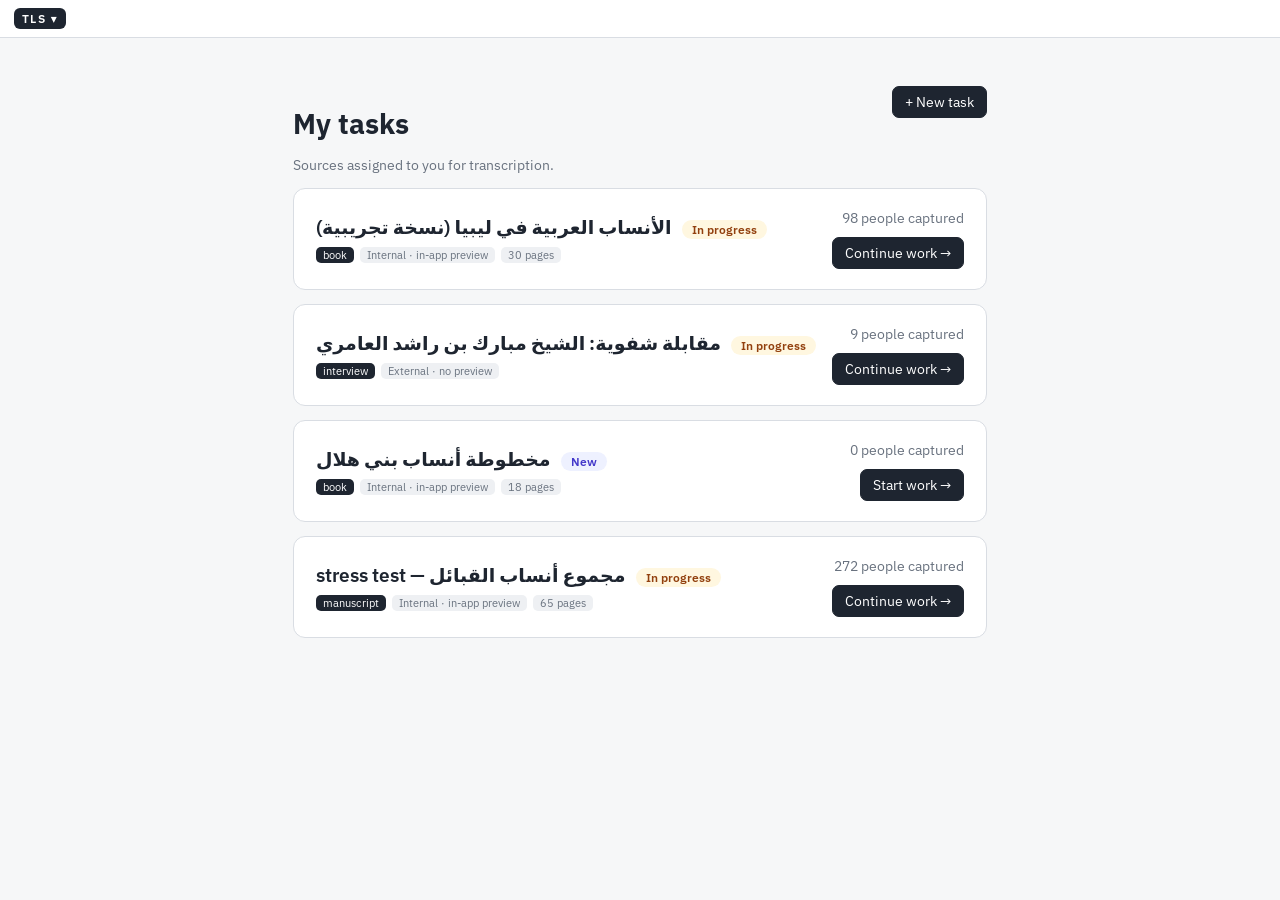
==== index.html @ f01055f3 "Release 3 — A workspace you arrange: draggable panes, three layouts, show or hide any of them" ====
<!doctype html>
<html lang="en">
  <head>
    <meta charset="UTF-8" />
    <meta name="viewport" content="width=device-width, initial-scale=1.0" />
    <title>TLS — Tribal Lineage Solution</title>
    <link rel="preconnect" href="https://fonts.googleapis.com" />
    <link rel="preconnect" href="https://fonts.gstatic.com" crossorigin />
    <link
      href="https://fonts.googleapis.com/css2?family=IBM+Plex+Sans:wght@400;500;600&family=IBM+Plex+Sans+Arabic:wght@400;500;600&display=swap"
      rel="stylesheet"
    />
    <script type="module" crossorigin src="./assets/index-y0WP7YAr.js"></script>
    <link rel="stylesheet" crossorigin href="./assets/index-CL5yv7mM.css">
  </head>
  <body>
    <div id="root"></div>
  </body>
</html>
---- assets/index-CL5yv7mM.css ----
:root{--bg: #f6f7f8;--panel: #ffffff;--line: #d9dde3;--text: #1e2530;--muted: #69727f;--indiv: #64748b;--group: #0d9488;--group-bg: #f0fdfa;--group-line: #5eada6;--warn: #d97706;--warn-bg: #fffbeb;--sel: #4f46e5;--danger: #dc2626;--gold: #d4a017;--font: "IBM Plex Sans", system-ui, sans-serif;--font-ar: "IBM Plex Sans Arabic", "Geeza Pro", "IBM Plex Sans", sans-serif}*{box-sizing:border-box}html,body,#root{height:100%;margin:0}body{font-family:var(--font);color:var(--text);background:var(--bg);font-size:14px}[dir=rtl],.pname,.gname{font-family:var(--font-ar)}[dir=rtl]{font-size:1.06em}input,select,textarea,button{font:inherit;color:inherit}b[dir=rtl]{font-family:var(--font-ar)}.app{height:100%;display:flex;flex-direction:column;overflow:hidden}.spacer{flex:1}.muted{color:var(--muted)}.center{text-align:center}.pad{padding:12px}.sm{font-size:12px}.topbar{display:flex;align-items:center;gap:14px;padding:8px 14px;background:#fff;border-bottom:1px solid var(--line);flex:none;z-index:30}.brand-wrap{position:relative;flex:none}.brand{font-weight:600;letter-spacing:.12em;background:var(--text);color:#fff;padding:3px 8px;border-radius:6px;font-size:12px;border:none;cursor:pointer;font-family:inherit}.brand:hover{background:#000}.menu-note{padding:7px 10px 8px;font-size:11.5px;line-height:1.45;color:var(--muted);border-bottom:1px solid var(--line);margin-bottom:4px;max-width:250px}.menu-version{padding:8px 10px;font-size:11.5px;line-height:1.45;color:var(--text);border-bottom:1px solid var(--line);max-width:250px}.menu-version span{display:block;color:var(--muted);margin-top:2px}.taskctx{display:flex;align-items:center;gap:8px;white-space:nowrap;overflow:hidden}.taskctx b{font-size:15px}.badge{background:var(--text);color:#fff;border-radius:5px;padding:1px 7px;font-size:11px}.badge.light{background:#eef0f3;color:var(--muted)}.modetoggle{display:flex;gap:6px;align-items:center}.btn{border:1px solid var(--line);background:#fff;border-radius:7px;padding:6px 12px;cursor:pointer}.btn:hover:not(:disabled){border-color:#b9c0ca;background:#fafbfc}.btn:disabled{opacity:.45;cursor:default}.btn.primary{background:var(--text);border-color:var(--text);color:#fff}.btn.primary:hover:not(:disabled){background:#333e50}.btn.danger{color:var(--danger);border-color:#f3c1c1}.btn.danger:not(.ghost){background:#fef2f2}.btn.sm{padding:3px 9px;font-size:12px;border-radius:6px}.btn.lg{padding:10px 22px;font-size:15px}.linklike{border:none;background:none;color:var(--sel);cursor:pointer;padding:2px 4px}.linklike:hover{text-decoration:underline}.linklike:disabled{color:var(--muted);cursor:default;text-decoration:none;opacity:.6}.linklike.sm{font-size:12px}.seg{display:inline-flex;border:1px solid var(--line);border-radius:7px;overflow:hidden;background:#fff}.seg button{border:none;background:none;padding:4px 11px;cursor:pointer;color:var(--muted);border-right:1px solid var(--line)}.seg button:last-child{border-right:none}.seg button.active{background:var(--text);color:#fff}.chip{display:inline-flex;align-items:center;gap:4px;border:1px solid var(--line);background:#fff;border-radius:999px;padding:2px 10px;font-size:12.5px}.chip.amber{border-color:#f2d197;background:var(--warn-bg);color:var(--warn)}.chip.pick{cursor:pointer}.chip.pick:hover{border-color:var(--sel)}.chip.pick.active{background:var(--sel);border-color:var(--sel);color:#fff}.chip.page{padding:0;overflow:hidden}.chip .chipmain{border:none;background:none;padding:3px 4px 3px 12px;cursor:pointer;font-weight:500}.chipx{border:none;background:none;color:var(--muted);cursor:pointer;padding:2px 8px;border-radius:999px}.chipx:hover{color:var(--danger)}.tabs{display:flex;gap:2px;border-bottom:1px solid var(--line);margin:10px 0 8px}.tabs button{border:none;background:none;padding:6px 12px;cursor:pointer;color:var(--muted);border-bottom:2px solid transparent;margin-bottom:-1px}.tabs button.active{color:var(--text);border-bottom-color:var(--sel);font-weight:500}.tabs .cnt{color:var(--muted);font-size:11.5px}.tasklist{max-width:760px;margin:48px auto;padding:0 20px}.tl-head{display:flex;align-items:flex-start;justify-content:space-between;gap:16px}.tl-head h1{margin-bottom:0}.task-actions{display:flex;align-items:center;gap:12px}.linklike.danger{color:var(--danger)}.taskcard{display:flex;width:100%;align-items:center;justify-content:space-between;gap:16px;text-align:left;background:#fff;border:1px solid var(--line);border-radius:12px;padding:20px 22px;cursor:pointer;margin-bottom:14px}.taskcard:hover{border-color:#b9c0ca;box-shadow:0 2px 10px #141e320f}.taskname{font-size:19px;font-weight:600;display:inline-block;margin-bottom:8px}.statuschip{display:inline-flex;align-items:center;gap:6px;border-radius:999px;padding:2px 10px;font-size:11.5px;font-weight:600;margin-bottom:8px}.statuschip.new{background:#eef1ff;color:#4338ca}.statuschip.inprogress{background:#fff7e0;color:#92400e}.statuschip.transcribed{background:#dcfce7;color:#15803d}.taskcard .statuschip{margin-left:10px}.badges{display:flex;gap:6px}.task-side{display:flex;flex-direction:column;align-items:flex-end;gap:10px}.overview{flex:1;display:flex;min-height:0}.ov-left{width:340px;flex:none;background:var(--panel);border-right:1px solid var(--line);display:flex;flex-direction:column;padding:12px;min-height:0}.ov-list{flex:1;overflow-y:auto;min-height:0}.ov-row{display:flex;width:100%;align-items:baseline;gap:8px;padding:7px 8px;border:none;background:none;border-bottom:1px solid #eef0f3;cursor:pointer;text-align:right}.ov-row:hover{background:#f4f6fa}.ov-name{font-weight:600;font-size:14px}.ov-chain{color:var(--muted);font-size:12px;flex:1;text-align:right;overflow:hidden;text-overflow:ellipsis;white-space:nowrap}.ov-page{color:var(--muted);font-size:12px;flex:none}.ov-tree{flex:1;position:relative;display:flex;flex-direction:column;min-width:0}.ov-hint{padding:4px 12px;font-size:12px;border-top:1px solid var(--line);background:#fff}.ov-foot{padding-top:8px;border-top:1px solid var(--line)}.emptystate{margin:90px auto;text-align:center}.frow.center{justify-content:center}.chainsearch{position:relative}.cs-box{display:flex;flex-wrap:wrap;align-items:center;gap:5px;border:1px solid var(--line);border-radius:8px;background:#fff;padding:5px 8px}.cs-box:focus-within{border-color:var(--sel);box-shadow:0 0 0 3px #4f46e51a}.cs-box input{border:none;outline:none;flex:1;min-width:90px;padding:3px;background:none}.cs-box .chipx{flex:none}.cs-token{display:inline-flex;align-items:center;gap:4px;background:#eef1ff;border-radius:6px;padding:1px 4px 1px 8px;font-family:var(--font-ar)}.cs-bin{color:var(--muted);font-size:11px;font-style:normal}.cs-suggest{display:flex;gap:5px;flex-wrap:wrap;padding:6px 2px}.cs-results{border:1px solid var(--line);border-radius:8px;margin-top:4px;max-height:300px;overflow-y:auto;background:#fff}.cs-row{display:flex;width:100%;justify-content:space-between;gap:8px;padding:7px 10px;border:none;border-bottom:1px solid #eef0f3;background:none;cursor:pointer}.cs-row:hover{background:#f4f6fa}.cs-chain{font-weight:500}.cs-page{color:var(--muted);font-size:12px}.workspace{flex:1;display:flex;min-height:0}.ws-panel{width:360px;flex:none;background:var(--panel);overflow-y:auto;min-height:0}.ws-main{flex:1;display:flex;flex-direction:column;min-width:0;min-height:0}.wstabs{padding:0 12px;background:#fff;margin:0}.ws-content{flex:1;display:flex;min-height:0;position:relative}.ws-tree{flex:1;display:flex;flex-direction:column;min-width:0;position:relative}.ws-source.overlay{position:absolute;top:0;right:0;bottom:0;left:0;z-index:12}.ws-source:not(.overlay){flex:none;min-width:0;background:var(--panel);overflow:hidden;display:flex;flex-direction:column}.ws-source:not(.overlay)>*{flex:1;min-height:0;overflow-y:auto}.ws-layout{position:relative;flex:none;align-self:center}.ws-layout-btn{display:flex;align-items:center;gap:6px;border:1px solid var(--line);background:#fff;border-radius:7px;padding:3px 8px;font-size:12.5px;cursor:pointer;color:var(--text)}.ws-layout-btn:hover,.ws-layout-btn.open{border-color:#b9c0ca;background:#fafbfc}.ws-layout-btn .wl-art{width:28px;height:20px}.wl-btn-label{color:var(--muted)}.ws-layout-btn:hover .wl-btn-label,.ws-layout-btn.open .wl-btn-label{color:var(--text)}.wl-chev{width:12px;height:12px;flex:none;color:var(--muted);transition:transform .12s}.wl-sep{height:1px;background:var(--line);margin:4px 6px}.wl-shows{display:flex;flex-direction:column;align-items:flex-start;gap:4px;padding:2px 10px 6px}.wl-shows-head{font-size:11px;text-transform:uppercase;letter-spacing:.06em;color:var(--muted);margin-bottom:2px}.ws-layout-menu .wl-toggle{width:auto}.ws-layout-menu .wl-toggle:hover:not(:disabled){background:#fff}.ws-layout-menu .wl-toggle:disabled{opacity:.45;cursor:default}.ws-tree.is-hidden{display:none}.ws-source.solo{flex:1;width:auto}.ws-layout-btn.open .wl-chev{transform:rotate(180deg)}.ws-layout .ws-layout-menu{right:0;left:auto;min-width:260px}.ws-layout-menu button{display:flex;align-items:center;gap:10px;width:100%;text-align:left;border:none;background:none;padding:7px 10px;cursor:pointer;border-radius:6px}.ws-layout-menu button:hover{background:#f4f6fa}.ws-layout-menu button.active{background:#eef1ff}.wl-text{min-width:0}.wl-name{display:block;font-weight:500}.wl-hint{display:block;font-size:11.5px;color:var(--muted);margin-top:1px}.wl-art{width:46px;height:32px;flex:none}.wl-frame{fill:#fff;stroke:var(--line)}.wl-list,.wl-tab{fill:#e7ebf1}.wl-tab.on{fill:var(--sel)}.wl-fill{fill:#f4e3c8}.wl-tree{fill:#dbe4f5}.ws-panel{display:flex;flex-direction:column;overflow:hidden}.ws-panel>*{flex:1;min-height:0}.ws-panel .panel{overflow-y:auto}.ws-divider{flex:none;width:5px;margin:0 -2px;position:relative;z-index:5;cursor:col-resize;background:none;border:none;padding:0;touch-action:none}.ws-divider:before{content:"";position:absolute;top:0;right:2px;bottom:0;left:2px;background:var(--line)}.ws-divider:hover:before,.ws-divider:focus-visible:before,.ws-divider.dragging:before{background:var(--sel);top:0;right:1px;bottom:0;left:1px}.ws-divider:focus-visible{outline:none}.ws-divider-grip{position:absolute;top:50%;left:50%;width:3px;height:26px;transform:translate(-50%,-50%);border-radius:2px;background:var(--sel);opacity:0;transition:opacity .12s}.ws-divider:hover .ws-divider-grip,.ws-divider:focus-visible .ws-divider-grip,.ws-divider.dragging .ws-divider-grip{opacity:1}body:has(.ws-divider.dragging){cursor:col-resize;-webkit-user-select:none;user-select:none}.ws-divider-collapse{position:absolute;top:50%;left:50%;transform:translate(-50%,-50%);width:18px;height:34px;padding:0;display:flex;align-items:center;justify-content:center;border:1px solid var(--line);border-radius:5px;background:#fff;color:var(--muted);font-size:13px;line-height:1;cursor:pointer;opacity:0;transition:opacity .12s;z-index:6}.ws-divider.has-collapse:hover .ws-divider-collapse,.ws-divider.has-collapse:focus-within .ws-divider-collapse{opacity:1}.ws-divider-collapse:hover{border-color:var(--sel);color:var(--sel)}.ws-divider.is-collapsed{cursor:default}.ws-divider.is-collapsed:before{background:var(--line)}.ws-divider.is-collapsed .ws-divider-collapse{opacity:1;left:100%;transform:translate(-2px,-50%)}.ws-divider.is-collapsed:hover:before{background:var(--line);top:0;right:2px;bottom:0;left:2px}.tree-wrap{flex:1;position:relative;overflow:hidden;background:radial-gradient(circle,#e6e9ee 1px,transparent 1px) 0 0/26px 26px,var(--bg);min-height:0;touch-action:none}.tree-svg{width:100%;height:100%;display:block;cursor:grab}.tree-svg:active{cursor:grabbing}.edge{fill:none;stroke:#9aa4b1;stroke-width:1.6}.edge.dashed{stroke-dasharray:5 4}.edge.gap{stroke:var(--warn);stroke-dasharray:6 5;stroke-width:1.8}.edge.away{stroke-width:1;opacity:.55;stroke-dasharray:3 4}.edge.membership{stroke:var(--group);stroke-width:1;stroke-dasharray:2 4;opacity:.6}.edge.dual{stroke:var(--group);stroke-width:1.6;stroke-dasharray:1 4;stroke-linecap:round;opacity:.9}.edge.gedge{stroke:var(--group);stroke-width:1.6;opacity:.8}.junction{fill:#6b7280}.leader{color:var(--gold)}.leaderframe{fill:none;stroke:currentColor}.leaderframe.outer{stroke-width:1.8;opacity:.95}.leaderframe.inner{stroke-width:.9;opacity:.5;stroke-dasharray:3 3}.crown-bg{fill:var(--gold);stroke:none}.crown{fill:#fff;stroke:none;stroke-linejoin:round}.tree-edge-hit{fill:none;stroke:transparent;stroke-width:16;cursor:pointer;pointer-events:stroke}.edge-title-hit{fill:none;stroke:transparent;stroke-width:14;pointer-events:stroke}.linetip{position:absolute;z-index:26;background:var(--text);color:#fff;border-radius:7px;padding:4px 10px;font-size:12px;font-family:var(--font-ar);pointer-events:none;white-space:nowrap;box-shadow:0 4px 12px #0a0f1e4d}.edge-plus{pointer-events:none}.edge-plus-inner{animation:plus-pop .15s ease-out}.edge-plus circle{fill:#fff;stroke:var(--sel);stroke-width:1.6;filter:drop-shadow(0 1px 3px rgba(79,70,229,.35))}.edge-plus path{stroke:var(--sel);stroke-width:1.8;stroke-linecap:round}@keyframes plus-pop{0%{transform:scale(.5);opacity:0}}.tree-chip{cursor:pointer}.chipbg{fill:var(--warn-bg);stroke:var(--warn);stroke-width:1.2}.chipbg.named{fill:#fff;stroke:var(--line)}.chiptext{font-size:11px;fill:var(--muted);font-family:var(--font-ar)}.chiptext.warn{fill:var(--warn);font-weight:700;font-family:var(--font)}.tree-node{cursor:pointer}.tree-node.dim{opacity:.22}.tree-node.group.dim{opacity:.45}.group-focus .edge{opacity:.35}.group-focus .edge.gedge{opacity:.75}.group-focus .edge.membership{opacity:.12}.group-focus .edge.membership.focus{opacity:1;stroke-width:1.6;stroke-dasharray:none}.group-focus .edge.dual.focus{opacity:1}.group-focus .junction{opacity:.35}.tree-node .card{fill:#fff;stroke:var(--indiv);stroke-width:1.2}.tree-node:hover .card{stroke:#3f4c63}.tree-node.selected .card{stroke:var(--sel);stroke-width:2.4;filter:drop-shadow(0 2px 6px rgba(79,70,229,.25))}.pname{font-size:15px;font-weight:600;fill:var(--text)}.pmeta{font-size:11px;fill:var(--muted)}.pmeta.warn{fill:var(--warn);font-weight:600}.dualcorner{fill:var(--group);opacity:.9}.collapsebadge{fill:var(--text)}.collapsetext{fill:#fff;font-size:10px}.collapseclick{cursor:pointer}.collapseclick:hover .collapsebadge{fill:var(--sel)}.tree-tooltip{position:absolute;z-index:25;width:250px;background:#fff;border:1px solid var(--line);border-radius:11px;box-shadow:0 10px 30px #141e322e;padding:11px 13px;pointer-events:none;animation:tip-in .15s ease-out;font-size:12.5px}@keyframes tip-in{0%{opacity:0;transform:translateY(4px)}}.tip-name{font-family:var(--font-ar);font-size:16px;font-weight:600}.tip-chain{font-family:var(--font-ar);color:var(--muted);font-size:12.5px;margin-bottom:6px}.tip-row{display:flex;gap:8px;padding:2px 0}.tip-k{color:var(--muted);width:62px;flex:none}.tip-v{font-weight:500}.tip-dual{margin-top:6px;color:#0f766e;background:var(--group-bg);border-radius:6px;padding:2px 8px;display:inline-block;font-size:11.5px}.gcard{fill:var(--group-bg);stroke:var(--group-line);stroke-width:1.6}.memcorner{fill:var(--group);opacity:.9}.tree-node.group.selected .gcard{stroke:var(--sel)!important;stroke-width:2.4}.gname{font-size:14.5px;font-weight:600;fill:#115e59}.gmeta{font-size:11px;fill:#0f766e;font-family:var(--font-ar)}.dualdot{fill:#fff;stroke:var(--indiv);stroke-width:1.4}.tree-overlay{position:absolute;z-index:10}.tree-chrome{top:10px;left:12px;right:12px;display:flex;gap:8px;align-items:center;flex-wrap:wrap;pointer-events:none}.tree-chrome>*{pointer-events:auto}.toggle-wrap{position:relative}.chrome-tip{position:absolute;top:calc(100% + 6px);right:0;width:260px;background:#fff;border:1px solid var(--line);border-radius:9px;box-shadow:0 6px 18px #141e3224;padding:8px 10px;font-size:12px;line-height:1.45;color:var(--text);z-index:41}.chrome-tip .muted.sm{margin-top:4px;font-size:11.5px}.toggle-pill{display:inline-flex;align-items:center;gap:8px;border:1px solid var(--line);background:#fff;border-radius:999px;padding:4px 12px 4px 8px;font-size:12.5px;color:var(--muted);cursor:pointer}.toggle-pill:hover{border-color:#b9c0ca}.toggle-pill.on{color:var(--text);border-color:#cdd4de}.toggle-track{width:26px;height:15px;border-radius:999px;background:#d7dce4;position:relative;transition:background .12s;flex:none}.toggle-pill.on .toggle-track{background:var(--sel)}.toggle-knob{position:absolute;top:2px;left:2px;width:11px;height:11px;border-radius:50%;background:#fff;transition:left .12s}.toggle-pill.on .toggle-knob{left:13px}.treechip{background:#fff;cursor:pointer}.treechip:hover{border-color:var(--sel)}.tree-tribal{bottom:12px;left:12px}.tree-tribal .chrome-tip{top:auto;bottom:calc(100% + 6px);right:auto;left:0}.tree-zoom{bottom:12px;right:12px;display:flex;flex-direction:column;gap:4px}.tree-zoom button{width:30px;height:30px;border:1px solid var(--line);background:#fff;border-radius:7px;cursor:pointer}.newbtn-wrap,.tb-menu-wrap{position:relative}.tree-toolbar{transform:translate(-50%,-100%);display:flex;gap:4px;background:#fff;border:1px solid var(--line);border-radius:9px;padding:4px;box-shadow:0 4px 14px #141e321f;white-space:nowrap}.tb{border:none;background:none;padding:4px 8px;border-radius:6px;cursor:pointer;font-size:12.5px}.tb:hover:not(:disabled){background:#eef1ff;color:var(--sel)}.tb:disabled{opacity:.4;cursor:default}.menu{position:absolute;top:calc(100% + 4px);left:0;background:#fff;border:1px solid var(--line);border-radius:9px;box-shadow:0 6px 18px #141e3224;display:flex;flex-direction:column;min-width:190px;padding:4px;z-index:40}.menu button{border:none;background:none;text-align:left;padding:7px 10px;border-radius:6px;cursor:pointer}.menu button:hover{background:#f2f4f8}.menu button.danger{color:var(--danger)}.menu button.menu-expand{display:flex;align-items:center;justify-content:space-between;gap:8px}.menu button.menu-expand[aria-expanded=true]{background:#f2f4f8}.menu-chev{color:var(--muted);font-size:10px}.menu-sub{display:flex;flex-direction:column;margin:2px 0 4px 8px;padding-left:6px;border-left:2px solid var(--line)}.menu-sub button{display:flex;align-items:center;justify-content:space-between;gap:10px;border:none;background:none;text-align:left;padding:6px 8px;border-radius:6px;cursor:pointer;font-size:12.5px;color:var(--danger)}.menu-sub button:hover{background:#fef2f2}.menu-count{color:var(--muted);font-size:11px;font-variant-numeric:tabular-nums}.pop{background:#fff;border:1px solid var(--line);border-radius:10px;box-shadow:0 8px 24px #141e3229;padding:8px;min-width:230px;max-width:320px;transform:translate(-50%)}.pop-title{font-weight:600;padding:2px 4px 8px;font-size:13px}.pop-item{display:block;width:100%;text-align:left;border:none;background:none;padding:7px 9px;border-radius:6px;cursor:pointer}.pop-item:hover{background:#f2f4f8}.pop-item.strong{font-weight:600;color:var(--sel)}.pop-item.danger{color:var(--danger)}.pop-row{display:flex;gap:6px;flex-wrap:wrap;padding:4px}.pop-search{width:100%;border:1px solid var(--line);border-radius:8px;padding:6px 9px;margin-bottom:6px;outline:none}.pop-search:focus{border-color:var(--sel);box-shadow:0 0 0 3px #4f46e51a}.pop-list{max-height:220px;overflow-y:auto}.pop-list.tall{max-height:300px}.panel{padding:14px;display:flex;flex-direction:column;min-height:100%}.panel.empty{justify-content:center}.panel-head{display:flex;align-items:center;gap:10px;margin-bottom:8px}.panel-head .savedtick{margin-left:auto}.backbtn{border:1px solid var(--line);background:#fff;border-radius:7px;width:28px;height:26px;cursor:pointer;font-size:14px;line-height:1;flex:none}.backbtn:hover{border-color:var(--sel);color:var(--sel)}.panel-id{padding:2px 2px 10px;border-bottom:0}.idrow{display:flex;align-items:center;gap:10px;flex-direction:row-reverse;justify-content:flex-end}.idname{font-family:var(--font-ar);font-size:22px;font-weight:600;line-height:1.35;flex:1}.panel-id .chainline{padding:2px 0 0}.tabbody{padding-top:2px}.entitylist{display:flex;flex-direction:column;height:100%;padding:12px}.entitylist .ov-list{flex:1;overflow-y:auto;min-height:0}.typebadge{font-size:11.5px;font-weight:600;letter-spacing:.04em;padding:3px 10px;border-radius:6px;text-transform:uppercase}.typebadge.person{background:#eceff3;color:#3f4c63}.typebadge.group{background:var(--group-bg);color:var(--group);border:1px solid #99f6e4}.typebadge.dual{background:linear-gradient(100deg,#eceff3 50%,var(--group-bg) 50%);color:#115e59;border:1px solid #99f6e4}.savedtick{color:#059669;font-size:12px;opacity:0;transition:opacity .25s}.savedtick.show{opacity:1}.field{display:flex;flex-direction:column;gap:4px;margin-bottom:10px;flex:1}.flabel{font-size:11.5px;color:var(--muted);font-weight:500;letter-spacing:.02em}.field input,.field select,.panel textarea{border:1px solid var(--line);border-radius:7px;padding:7px 10px;background:#fff;width:100%}.field input:focus,.panel textarea:focus{outline:2px solid #c7d2fe;border-color:var(--sel)}.field.warn input{border-color:#f2d197}.warnmark{color:var(--warn);font-style:normal;font-size:11px}.nameinput{font-size:17px!important;font-weight:600}.frow{display:flex;gap:10px}.addrow{display:flex;align-items:center;gap:8px}.addrow input{max-width:110px}.chainline{color:var(--muted);padding:4px 2px 10px;font-size:13.5px;display:flex;align-items:baseline;gap:4px}.chainline .chaintext{flex:1;min-width:0;white-space:nowrap;overflow:hidden;text-overflow:ellipsis}.chainline.open .chaintext{white-space:normal;overflow:visible}.chainmore{flex:none}.chainlink{border:none;background:none;padding:0;font:inherit;font-family:var(--font-ar);color:var(--sel);cursor:pointer}.chainlink:hover{text-decoration:underline}.chainmore{border:1px solid var(--line);background:#fff;border-radius:999px;padding:0 7px;margin-inline-start:4px;font-size:11px;color:var(--muted);cursor:pointer}.chainmore:hover{color:var(--sel);border-color:var(--sel)}.namewrap{position:relative}.dupbox{border:1px solid #c7d2fe;background:#f5f7ff;border-radius:9px;padding:8px 10px;margin:-4px 0 12px}.dup-head{font-size:12px;font-weight:600;color:var(--sel);margin-bottom:6px}.dup-row{display:flex;align-items:center;gap:8px;padding:4px 0}.dup-name{flex:1;font-size:13.5px;overflow:hidden;text-overflow:ellipsis;white-space:nowrap}.dup-page{color:var(--muted);font-size:11.5px;flex:none}.banner{display:flex;flex-direction:column;gap:8px;background:#eef1ff;border:1px solid #c7d2fe;border-radius:9px;padding:10px 12px;margin-bottom:12px}.bactions{display:flex;gap:8px}.groupfacet{border:1px solid #99f6e4;background:var(--group-bg);border-radius:10px;padding:10px 12px 2px;margin-bottom:12px}.facet-title{font-weight:600;color:#115e59;font-size:12.5px;margin-bottom:8px}.more details{border:1px solid var(--line);border-radius:9px;padding:8px 12px;margin-bottom:8px}.eventcard{border:1px solid var(--line);border-radius:9px;padding:8px 10px 2px;margin-bottom:8px;background:#fafbfd}.event-head{display:flex;justify-content:space-between;align-items:center;margin-bottom:4px}.chiprow{display:flex;flex-wrap:wrap;gap:6px;align-items:center}.chiprow input{flex:1;min-width:90px}.more summary{cursor:pointer;font-weight:500;color:var(--muted)}.more details[open] summary{margin-bottom:8px}.idlink-svg{font-size:11px;fill:var(--muted);text-decoration:underline;cursor:pointer}.idlink-svg:hover{fill:var(--sel)}.idlink{border:none;background:none;color:var(--muted);font-size:11.5px;text-decoration:underline;cursor:pointer;padding:0 2px}.idlink:hover{color:var(--sel)}.linkage-intro{background:#f5f7ff;border:1px solid #c7d2fe;border-radius:10px;padding:12px 14px;margin-bottom:16px;position:relative}.linkage-intro:after{content:"";position:absolute;left:0;right:0;bottom:-9px;border-bottom:1px solid var(--line)}.linkage-desc{margin:0 0 6px;font-weight:600;font-size:14px;color:#3730a3}.linkage-hintrow{display:flex;align-items:baseline;gap:10px}.linkage-hintrow .linklike{flex:none;white-space:nowrap;font-weight:600}.linkbyid{display:flex;gap:6px;margin-top:8px}.linkbyid input{flex:1;border:1px solid var(--line);border-radius:7px;padding:5px 9px}.linkbyid select{border:1px solid var(--line);border-radius:7px;padding:4px}.links .lsec{margin-bottom:12px;border:1px solid var(--line);border-radius:10px;background:#fafbfd;overflow:hidden}.lhead{display:flex;justify-content:space-between;align-items:center;font-size:12px;font-weight:600;color:var(--muted);text-transform:uppercase;letter-spacing:.05em;padding:8px 12px;background:#f1f3f7;border-bottom:1px solid var(--line)}.lsec>:not(.lhead){margin:0 12px}.lsec>.muted.sm{display:block;padding:8px 0}.lrow{display:flex;align-items:center;gap:7px;padding:7px 0;border-bottom:1px solid #e8ebef}.lsec .lrow:last-child{border-bottom:none}.lname{border:none;background:none;cursor:pointer;font-size:14px;font-weight:500;padding:2px 0}.lname:hover{color:var(--sel)}.lrow select{border:1px solid var(--line);border-radius:6px;padding:1px 4px;font-size:12px}.panel-foot{margin-top:auto;padding-top:16px;display:flex;align-items:center;gap:8px;border-top:1px solid var(--line)}.tabsearch{padding:0 0 8px}.tabsearch .cs-box{width:100%}.treerow{display:flex;align-items:center;gap:8px;padding:9px 12px;border-bottom:1px solid var(--line)}.treerow:hover{background:#f7f9fc}.treerow.open{background:#eef1ff;box-shadow:inset 3px 0 0 var(--sel)}.treerow-main{flex:1;min-width:0;display:flex;flex-direction:column;align-items:flex-start;gap:2px;border:none;background:none;text-align:left;cursor:pointer;padding:0;font:inherit}.treerow-main .ov-name{display:flex;align-items:center;gap:6px}.treerow-actions{display:flex;align-items:center;gap:10px;flex:none}.locatebtn{display:inline-flex;align-items:center;gap:4px}.ico-target{fill:none;stroke:currentColor;stroke-width:1.4;stroke-linecap:round;flex:none}.ico-target .dot{fill:currentColor;stroke:none}.treeonly-bar{display:flex;align-items:center;gap:12px;padding:7px 12px;background:#f2f4f8;border-bottom:1px solid var(--line);font-size:12.5px;flex:none;z-index:5}.tob-label{min-width:0;overflow:hidden;text-overflow:ellipsis;white-space:nowrap;flex:none}.scopebar{display:flex;align-items:center;gap:8px;padding:7px 12px;background:#f2f4f8;border-bottom:1px solid var(--line);font-size:12px;flex:none;margin-bottom:10px}.entitylist .tabs{margin-bottom:0}.treeswitch{min-width:0}.scopebtn{display:inline-flex;align-items:center;gap:6px;border:1px solid var(--line);background:#fff;font:inherit;color:var(--muted);cursor:pointer;padding:3px 8px;border-radius:6px;max-width:100%;white-space:nowrap}.scopebtn:hover{border-color:#b9c0ca;color:var(--text)}.scopebtn b{color:var(--text)}.ico-chev{fill:none;stroke:currentColor;stroke-width:1.7;stroke-linecap:round;stroke-linejoin:round;flex:none;opacity:.75}.treeswitch .pickdrop{min-width:260px}.chip.page.primary{background:#eef1ff;border-color:#c7cdf5}.chip.page.primary .chipmain{font-weight:600}.headhint path{fill:var(--sel)}.headhint-bob{animation:headbob .9s ease-in-out infinite}@keyframes headbob{0%,to{transform:translateY(-5px)}50%{transform:translateY(3px)}}@media (prefers-reduced-motion: reduce){.headhint-bob{animation:none}}.pickwrap{position:relative}.pickwrap.block{display:block;padding:6px 0}.pickdrop.static{position:static;box-shadow:none;margin-top:4px}.pickdrop{position:absolute;top:calc(100% + 3px);left:0;right:0;background:#fff;border:1px solid var(--line);border-radius:8px;box-shadow:0 6px 18px #141e3221;z-index:20;max-height:200px;overflow-y:auto}.pickdrop button{display:flex;justify-content:space-between;width:100%;border:none;background:none;padding:7px 10px;cursor:pointer}.pickdrop button:hover{background:#f2f4f8}.pickdrop button.active{background:#eef1ff;color:var(--sel);font-weight:500}.pickdrop .createnew{color:var(--sel);font-weight:500;border-top:1px solid var(--line)!important}.source-pane{display:flex;flex-direction:column;height:100%;background:#eceae4}.source-bar{display:flex;align-items:center;gap:6px;padding:8px 10px;background:#fff;border-bottom:1px solid var(--line)}.pagenum input{width:52px;border:1px solid var(--line);border-radius:6px;padding:3px 6px;text-align:center}.stampnote{font-size:12px;color:var(--muted);background:#fdf9ee;border-bottom:1px solid #eadfc0;padding:4px 12px}.source-scroll{flex:1;overflow:auto;padding:18px;display:flex;justify-content:center}.scanpage{width:340px;min-height:470px;background:#fbf7ec;box-shadow:0 3px 14px #3c2d1440;padding:30px 26px;position:relative;transform-origin:top center;flex:none}.scanpage.v0{transform:rotate(-.4deg)}.scanpage.v1{background:#f9f4e6}.scanpage.v2{transform:rotate(.35deg);background:#fcf8ef}.scanpage:after{content:"";position:absolute;top:0;right:0;bottom:0;left:0;background:radial-gradient(ellipse at 80% 12%,rgba(140,110,50,.09),transparent 42%),radial-gradient(ellipse at 12% 85%,rgba(140,110,50,.07),transparent 38%);pointer-events:none}.scan-title{font-family:var(--font-ar);font-weight:600;font-size:17px;text-align:center;border-bottom:1px solid #d8cba8;padding-bottom:10px;margin-bottom:14px;color:#3d3425}.scan-line{font-family:var(--font-ar);font-size:14px;line-height:2;color:#463b2b;margin:0 0 10px}.scan-line b{color:#221c10}.scan-pageno{position:absolute;bottom:12px;left:0;right:0;text-align:center;color:#8a7a58;font-size:12px}.modeb-bar{display:flex;gap:14px;align-items:center;background:#fff;border-bottom:1px solid var(--line);padding:7px 12px}.modeb-bar input{width:60px;border:1px solid var(--line);border-radius:6px;padding:3px 6px}.minimap{position:absolute;bottom:16px;right:16px;z-index:15;background:#fff;border:1px solid var(--line);border-radius:10px;box-shadow:0 6px 18px #141e322e;padding:10px 12px;cursor:pointer;display:flex;flex-direction:column;gap:6px}.mm-row{display:flex;gap:5px;justify-content:center}.mm-cell{border:1px solid var(--line);border-radius:5px;padding:1px 7px;font-size:11.5px;font-family:var(--font-ar);background:#fafbfc}.mm-cell.sel{border-color:var(--sel);background:#eef1ff;font-weight:600}.mm-cell.sp{border-style:dashed}.toast{position:fixed;bottom:22px;left:50%;transform:translate(-50%);background:var(--text);color:#fff;border-radius:10px;padding:10px 16px;display:flex;align-items:center;gap:14px;box-shadow:0 8px 24px #0a0f1e59;z-index:100;animation:toast-in .18s ease-out;max-width:70vw}@keyframes toast-in{0%{opacity:0;transform:translate(-50%,8px)}}.toastundo{background:#fff;border:none;color:var(--text);font-weight:600}.dialog-veil{position:fixed;top:0;right:0;bottom:0;left:0;background:#0f141e59;display:flex;align-items:center;justify-content:center;z-index:90}.dialog{background:#fff;border-radius:14px;padding:20px 22px;width:480px;max-width:92vw;box-shadow:0 18px 50px #0a0f1e4d}.dialog-title{font-size:16px;font-weight:600;margin-bottom:8px}.dialog-actions{display:flex;justify-content:flex-end;gap:8px;margin-top:16px;flex-wrap:wrap}
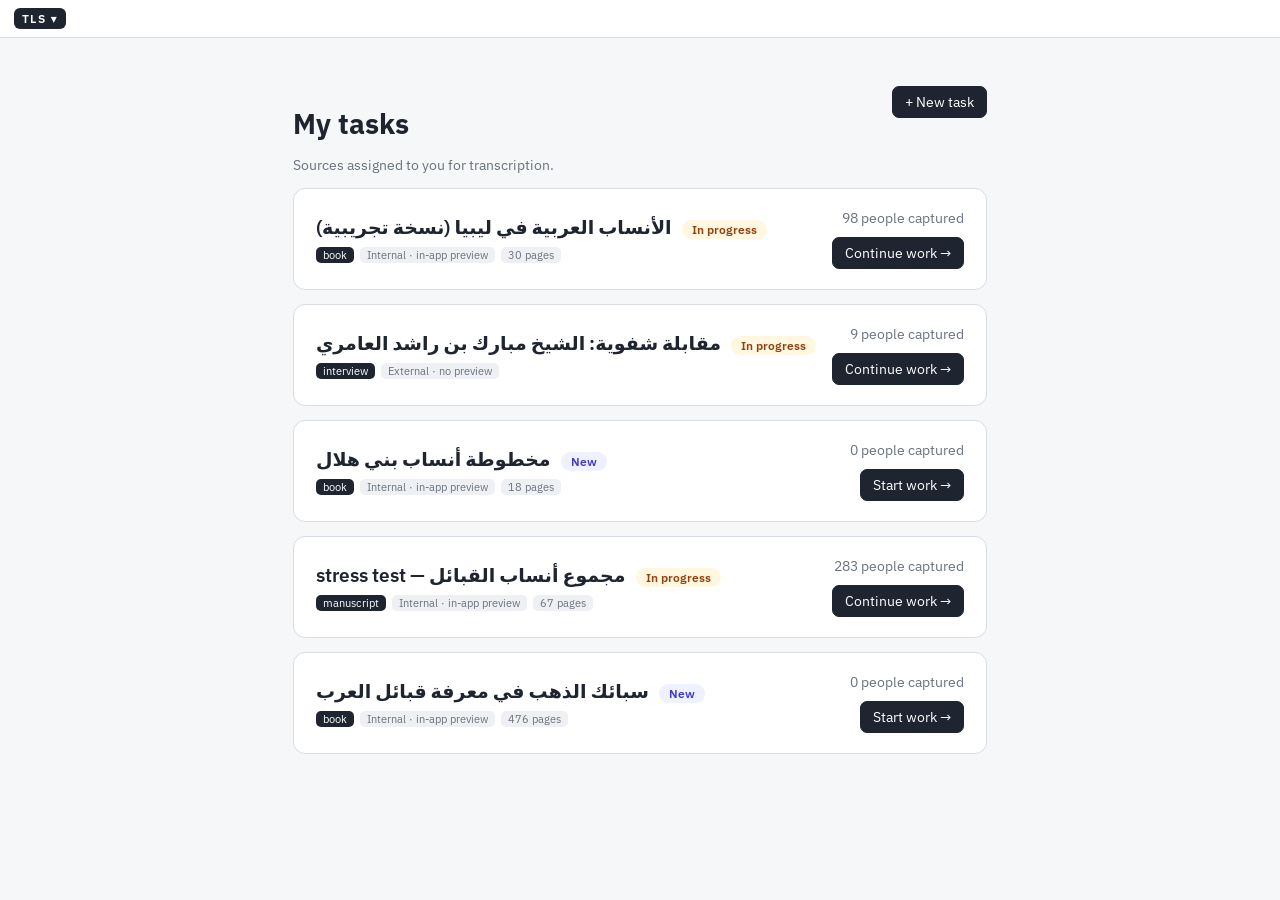
==== commit d7ec9fa0: "Release 4 — Confederations and affiliated tribes: the tribal alliance layer, plus a real scanned boo" ====
--- a/index.html
+++ b/index.html
@@ -10,8 +10,8 @@
       href="https://fonts.googleapis.com/css2?family=IBM+Plex+Sans:wght@400;500;600&family=IBM+Plex+Sans+Arabic:wght@400;500;600&display=swap"
       rel="stylesheet"
     />
-    <script type="module" crossorigin src="./assets/index-y0WP7YAr.js"></script>
-    <link rel="stylesheet" crossorigin href="./assets/index-CL5yv7mM.css">
+    <script type="module" crossorigin src="./assets/index-C2n3dUDL.js"></script>
+    <link rel="stylesheet" crossorigin href="./assets/index-CxJs5zvy.css">
   </head>
   <body>
     <div id="root"></div>
--- a/assets/index-CxJs5zvy.css
+++ b/assets/index-CxJs5zvy.css
@@ -0,0 +1 @@
+:root{--bg: #f6f7f8;--panel: #ffffff;--line: #d9dde3;--text: #1e2530;--muted: #69727f;--indiv: #64748b;--group: #0d9488;--group-bg: #f0fdfa;--group-line: #5eada6;--warn: #d97706;--warn-bg: #fffbeb;--sel: #4f46e5;--danger: #dc2626;--gold: #d4a017;--alliance: #a21caf;--alliance-bg: #fae8ff;--affil: #1d4ed8;--font: "IBM Plex Sans", system-ui, sans-serif;--font-ar: "IBM Plex Sans Arabic", "Geeza Pro", "IBM Plex Sans", sans-serif}*{box-sizing:border-box}html,body,#root{height:100%;margin:0}body{font-family:var(--font);color:var(--text);background:var(--bg);font-size:14px}[dir=rtl],.pname,.gname{font-family:var(--font-ar)}[dir=rtl]{font-size:1.06em}input,select,textarea,button{font:inherit;color:inherit}b[dir=rtl]{font-family:var(--font-ar)}.app{height:100%;display:flex;flex-direction:column;overflow:hidden}.spacer{flex:1}.muted{color:var(--muted)}.center{text-align:center}.pad{padding:12px}.sm{font-size:12px}.topbar{display:flex;align-items:center;gap:14px;padding:8px 14px;background:#fff;border-bottom:1px solid var(--line);flex:none;z-index:30}.brand-wrap{position:relative;flex:none}.brand{font-weight:600;letter-spacing:.12em;background:var(--text);color:#fff;padding:3px 8px;border-radius:6px;font-size:12px;border:none;cursor:pointer;font-family:inherit}.brand:hover{background:#000}.menu-note{padding:7px 10px 8px;font-size:11.5px;line-height:1.45;color:var(--muted);border-bottom:1px solid var(--line);margin-bottom:4px;max-width:250px}.menu-version{padding:8px 10px;font-size:11.5px;line-height:1.45;color:var(--text);border-bottom:1px solid var(--line);max-width:250px}.menu-version span{display:block;color:var(--muted);margin-top:2px}.taskctx{display:flex;align-items:center;gap:8px;white-space:nowrap;overflow:hidden}.taskctx b{font-size:15px}.badge{background:var(--text);color:#fff;border-radius:5px;padding:1px 7px;font-size:11px}.badge.light{background:#eef0f3;color:var(--muted)}.modetoggle{display:flex;gap:6px;align-items:center}.btn{border:1px solid var(--line);background:#fff;border-radius:7px;padding:6px 12px;cursor:pointer}.btn:hover:not(:disabled){border-color:#b9c0ca;background:#fafbfc}.btn:disabled{opacity:.45;cursor:default}.btn.primary{background:var(--text);border-color:var(--text);color:#fff}.btn.primary:hover:not(:disabled){background:#333e50}.btn.danger{color:var(--danger);border-color:#f3c1c1}.btn.danger:not(.ghost){background:#fef2f2}.btn.sm{padding:3px 9px;font-size:12px;border-radius:6px}.btn.lg{padding:10px 22px;font-size:15px}.linklike{border:none;background:none;color:var(--sel);cursor:pointer;padding:2px 4px}.linklike:hover{text-decoration:underline}.linklike:disabled{color:var(--muted);cursor:default;text-decoration:none;opacity:.6}.linklike.sm{font-size:12px}.seg{display:inline-flex;border:1px solid var(--line);border-radius:7px;overflow:hidden;background:#fff}.seg button{border:none;background:none;padding:4px 11px;cursor:pointer;color:var(--muted);border-right:1px solid var(--line)}.seg button:last-child{border-right:none}.seg button.active{background:var(--text);color:#fff}.chip{display:inline-flex;align-items:center;gap:4px;border:1px solid var(--line);background:#fff;border-radius:999px;padding:2px 10px;font-size:12.5px}.chip.amber{border-color:#f2d197;background:var(--warn-bg);color:var(--warn)}.chip.quiet{border-color:transparent;background:none;color:var(--muted);padding-left:4px;padding-right:4px}.chip.quiet:hover{border-color:var(--line);background:#fff;color:var(--text)}.chip.pick{cursor:pointer}.chip.pick:hover{border-color:var(--sel)}.chip.pick.active{background:var(--sel);border-color:var(--sel);color:#fff}.chip.page{padding:0;overflow:hidden}.chip .chipmain{border:none;background:none;padding:3px 4px 3px 12px;cursor:pointer;font-weight:500}.chipx{border:none;background:none;color:var(--muted);cursor:pointer;padding:2px 8px;border-radius:999px}.chipx:hover{color:var(--danger)}.tabs{display:flex;gap:2px;border-bottom:1px solid var(--line);margin:10px 0 8px}.tabs button{border:none;background:none;padding:6px 12px;cursor:pointer;color:var(--muted);border-bottom:2px solid transparent;margin-bottom:-1px}.tabs button.active{color:var(--text);border-bottom-color:var(--sel);font-weight:500}.tabs .cnt{color:var(--muted);font-size:11.5px}.tasklist{max-width:760px;margin:48px auto;padding:0 20px}.tl-head{display:flex;align-items:flex-start;justify-content:space-between;gap:16px}.tl-head h1{margin-bottom:0}.task-actions{display:flex;align-items:center;gap:12px}.linklike.danger{color:var(--danger)}.taskcard{display:flex;width:100%;align-items:center;justify-content:space-between;gap:16px;text-align:left;background:#fff;border:1px solid var(--line);border-radius:12px;padding:20px 22px;cursor:pointer;margin-bottom:14px}.taskcard:hover{border-color:#b9c0ca;box-shadow:0 2px 10px #141e320f}.taskname{font-size:19px;font-weight:600;display:inline-block;margin-bottom:8px}.statuschip{display:inline-flex;align-items:center;gap:6px;border-radius:999px;padding:2px 10px;font-size:11.5px;font-weight:600;margin-bottom:8px}.statuschip.new{background:#eef1ff;color:#4338ca}.statuschip.inprogress{background:#fff7e0;color:#92400e}.statuschip.transcribed{background:#dcfce7;color:#15803d}.taskcard .statuschip{margin-left:10px}.badges{display:flex;gap:6px}.task-side{display:flex;flex-direction:column;align-items:flex-end;gap:10px}.overview{flex:1;display:flex;min-height:0}.ov-left{width:340px;flex:none;background:var(--panel);border-right:1px solid var(--line);display:flex;flex-direction:column;padding:12px;min-height:0}.ov-list{flex:1;overflow-y:auto;min-height:0}.ov-row{display:flex;width:100%;align-items:baseline;gap:8px;padding:7px 8px;border:none;background:none;border-bottom:1px solid #eef0f3;cursor:pointer;text-align:right}.ov-row:hover{background:#f4f6fa}.ov-name{font-weight:600;font-size:14px}.ov-chain{color:var(--muted);font-size:12px;flex:1;text-align:right;overflow:hidden;text-overflow:ellipsis;white-space:nowrap}.ov-page{color:var(--muted);font-size:12px;flex:none}.ov-tree{flex:1;position:relative;display:flex;flex-direction:column;min-width:0}.ov-hint{padding:4px 12px;font-size:12px;border-top:1px solid var(--line);background:#fff}.ov-foot{padding-top:8px;border-top:1px solid var(--line)}.emptystate{margin:90px auto;text-align:center}.frow.center{justify-content:center}.chainsearch{position:relative}.cs-box{display:flex;flex-wrap:wrap;align-items:center;gap:5px;border:1px solid var(--line);border-radius:8px;background:#fff;padding:5px 8px}.cs-box:focus-within{border-color:var(--sel);box-shadow:0 0 0 3px #4f46e51a}.cs-box input{border:none;outline:none;flex:1;min-width:90px;padding:3px;background:none}.cs-box .chipx{flex:none}.cs-token{display:inline-flex;align-items:center;gap:4px;background:#eef1ff;border-radius:6px;padding:1px 4px 1px 8px;font-family:var(--font-ar)}.cs-bin{color:var(--muted);font-size:11px;font-style:normal}.cs-suggest{display:flex;gap:5px;flex-wrap:wrap;padding:6px 2px}.cs-results{border:1px solid var(--line);border-radius:8px;margin-top:4px;max-height:300px;overflow-y:auto;background:#fff}.cs-row{display:flex;width:100%;justify-content:space-between;gap:8px;padding:7px 10px;border:none;border-bottom:1px solid #eef0f3;background:none;cursor:pointer}.cs-row:hover{background:#f4f6fa}.cs-chain{font-weight:500}.cs-page{color:var(--muted);font-size:12px}.workspace{flex:1;display:flex;min-height:0}.ws-panel{width:360px;flex:none;background:var(--panel);overflow-y:auto;min-height:0}.ws-main{flex:1;display:flex;flex-direction:column;min-width:0;min-height:0}.wstabs{padding:0 12px;background:#fff;margin:0}.ws-content{flex:1;display:flex;min-height:0;position:relative}.ws-tree{flex:1;display:flex;flex-direction:column;min-width:0;position:relative}.ws-source.overlay{position:absolute;top:0;right:0;bottom:0;left:0;z-index:12}.ws-source:not(.overlay){flex:none;min-width:0;background:var(--panel);overflow:hidden;display:flex;flex-direction:column}.ws-source:not(.overlay)>*{flex:1;min-height:0;overflow-y:auto}.ws-layout{position:relative;flex:none;align-self:center}.ws-layout-btn{display:flex;align-items:center;gap:6px;border:1px solid var(--line);background:#fff;border-radius:7px;padding:3px 8px;font-size:12.5px;cursor:pointer;color:var(--text)}.ws-layout-btn:hover,.ws-layout-btn.open{border-color:#b9c0ca;background:#fafbfc}.ws-layout-btn .wl-art{width:28px;height:20px}.wl-btn-label{color:var(--muted)}.ws-layout-btn:hover .wl-btn-label,.ws-layout-btn.open .wl-btn-label{color:var(--text)}.wl-chev{width:12px;height:12px;flex:none;color:var(--muted);transition:transform .12s}.wl-sep{height:1px;background:var(--line);margin:4px 6px}.wl-shows{display:flex;flex-direction:column;align-items:flex-start;gap:4px;padding:2px 10px 6px}.wl-shows-head{font-size:11px;text-transform:uppercase;letter-spacing:.06em;color:var(--muted);margin-bottom:2px}.ws-layout-menu .wl-toggle{width:auto}.ws-layout-menu .wl-toggle:hover:not(:disabled){background:#fff}.ws-layout-menu .wl-toggle:disabled{opacity:.45;cursor:default}.ws-tree.is-hidden{display:none}.ws-source.solo{flex:1;width:auto}.ws-layout-btn.open .wl-chev{transform:rotate(180deg)}.ws-layout .ws-layout-menu{right:0;left:auto;min-width:260px}.ws-layout-menu button{display:flex;align-items:center;gap:10px;width:100%;text-align:left;border:none;background:none;padding:7px 10px;cursor:pointer;border-radius:6px}.ws-layout-menu button:hover{background:#f4f6fa}.ws-layout-menu button.active{background:#eef1ff}.wl-text{min-width:0}.wl-name{display:block;font-weight:500}.wl-hint{display:block;font-size:11.5px;color:var(--muted);margin-top:1px}.wl-art{width:46px;height:32px;flex:none}.wl-frame{fill:#fff;stroke:var(--line)}.wl-list,.wl-tab{fill:#e7ebf1}.wl-tab.on{fill:var(--sel)}.wl-fill{fill:#f4e3c8}.wl-tree{fill:#dbe4f5}.ws-panel{display:flex;flex-direction:column;overflow:hidden}.ws-panel>*{flex:1;min-height:0}.ws-panel .panel{overflow-y:auto}.ws-divider{flex:none;width:5px;margin:0 -2px;position:relative;z-index:5;cursor:col-resize;background:none;border:none;padding:0;touch-action:none}.ws-divider:before{content:"";position:absolute;top:0;right:2px;bottom:0;left:2px;background:var(--line)}.ws-divider:hover:before,.ws-divider:focus-visible:before,.ws-divider.dragging:before{background:var(--sel);top:0;right:1px;bottom:0;left:1px}.ws-divider:focus-visible{outline:none}.ws-divider-grip{position:absolute;top:50%;left:50%;width:3px;height:26px;transform:translate(-50%,-50%);border-radius:2px;background:var(--sel);opacity:0;transition:opacity .12s}.ws-divider:hover .ws-divider-grip,.ws-divider:focus-visible .ws-divider-grip,.ws-divider.dragging .ws-divider-grip{opacity:1}body:has(.ws-divider.dragging){cursor:col-resize;-webkit-user-select:none;user-select:none}.ws-divider-collapse{position:absolute;top:50%;left:50%;transform:translate(-50%,-50%);width:18px;height:34px;padding:0;display:flex;align-items:center;justify-content:center;border:1px solid var(--line);border-radius:5px;background:#fff;color:var(--muted);font-size:13px;line-height:1;cursor:pointer;opacity:0;transition:opacity .12s;z-index:6}.ws-divider.has-collapse:hover .ws-divider-collapse,.ws-divider.has-collapse:focus-within .ws-divider-collapse{opacity:1}.ws-divider-collapse:hover{border-color:var(--sel);color:var(--sel)}.ws-divider.is-collapsed{cursor:default}.ws-divider.is-collapsed:before{background:var(--line)}.ws-divider.is-collapsed .ws-divider-collapse{opacity:1;left:100%;transform:translate(-2px,-50%)}.ws-divider.is-collapsed:hover:before{background:var(--line);top:0;right:2px;bottom:0;left:2px}.tree-wrap{flex:1;position:relative;overflow:hidden;background:radial-gradient(circle,#e6e9ee 1px,transparent 1px) 0 0/26px 26px,var(--bg);min-height:0;touch-action:none}.tree-svg{width:100%;height:100%;display:block;cursor:grab}.tree-svg:active{cursor:grabbing}.edge{fill:none;stroke:#9aa4b1;stroke-width:1.6}.edge.dashed,.edge.gap{stroke-dasharray:5 4}.edge.away{opacity:.75}.edge.membership{stroke:var(--group);stroke-width:1;stroke-dasharray:2 4;opacity:.6}.edge.dual{stroke:var(--group);stroke-width:1.6;stroke-dasharray:1 4;stroke-linecap:round;opacity:.9}.edge.confed{stroke:var(--alliance);stroke-width:1.8;stroke-dasharray:4 4;opacity:.8}.group-focus .edge.confed{opacity:.14}.group-focus .edge.confed.focus{opacity:1;stroke-dasharray:none}.edge.affil{stroke:var(--affil);stroke-width:1.8;opacity:.95;fill:none}.group-focus .edge.affil{opacity:.14}.edge.gedge{stroke:var(--group);stroke-width:1.6;opacity:.8}.junction{fill:#6b7280}.leader{color:var(--gold)}.leaderframe{fill:none;stroke:currentColor}.leaderframe.outer{stroke-width:1.8;opacity:.95}.leaderframe.inner{stroke-width:.9;opacity:.5;stroke-dasharray:3 3}.crown-bg{fill:var(--gold);stroke:none}.crown{fill:#fff;stroke:none;stroke-linejoin:round}.tree-edge-hit{fill:none;stroke:transparent;stroke-width:16;cursor:pointer;pointer-events:stroke}.edge-title-hit{fill:none;stroke:transparent;stroke-width:14;pointer-events:stroke}.linetip{position:absolute;z-index:26;background:var(--text);color:#fff;border-radius:7px;padding:4px 10px;font-size:12px;font-family:var(--font-ar);pointer-events:none;white-space:nowrap;box-shadow:0 4px 12px #0a0f1e4d}.edge-plus{pointer-events:none}.edge-plus-inner{animation:plus-pop .15s ease-out}.edge-plus circle{fill:#fff;stroke:var(--sel);stroke-width:1.6;filter:drop-shadow(0 1px 3px rgba(79,70,229,.35))}.edge-plus path{stroke:var(--sel);stroke-width:1.8;stroke-linecap:round}@keyframes plus-pop{0%{transform:scale(.5);opacity:0}}.tree-chip{cursor:pointer}.chipbg{fill:var(--warn-bg);stroke:var(--warn);stroke-width:1.2}.chipbg.named{fill:#fff;stroke:var(--line)}.chipbg.dash{stroke-dasharray:5 4}.tree-chip:hover .chipbg.empty{fill:var(--warn)}.tree-chip:hover .chipbg.empty+.chiptext{fill:#fff}.chiptext{font-size:11px;fill:var(--muted);font-family:var(--font-ar)}.chiptext.warn{fill:var(--warn);font-weight:700;font-family:var(--font)}.chiptext.gens{fill:var(--muted);font-family:var(--font)}.tree-node{cursor:pointer}.tree-node.dim{opacity:.22}.tree-node.group.dim{opacity:.45}.group-focus .edge{opacity:.35}.group-focus .edge.gedge{opacity:.75}.group-focus .edge.membership{opacity:.12}.group-focus .edge.membership.focus{opacity:1;stroke-width:1.6;stroke-dasharray:none}.group-focus .edge.dual.focus{opacity:1}.group-focus .junction{opacity:.35}.person-focus .edge.membership{opacity:.1}.person-focus .edge.membership.focus{opacity:1;stroke-width:1.6;stroke-dasharray:none}.person-focus .edge.dual{opacity:.25}.person-focus .edge.dual.focus{opacity:1}.tree-node .card{fill:#fff;stroke:var(--indiv);stroke-width:1.2}.tree-node:hover .card{stroke:#3f4c63}.tree-node.selected .card{stroke:var(--sel);stroke-width:2.4;filter:drop-shadow(0 2px 6px rgba(79,70,229,.25))}.pname{font-size:15px;font-weight:600;fill:var(--text)}.pmeta{font-size:11px;fill:var(--muted)}.pmeta.warn{fill:var(--warn);font-weight:600}.dualcorner{fill:var(--group);opacity:.9}.collapsebadge{fill:var(--text)}.collapsetext{fill:#fff;font-size:10px}.collapseclick{cursor:pointer}.collapseclick:hover .collapsebadge{fill:var(--sel)}.tree-tooltip{position:absolute;z-index:25;width:282px;background:#fff;border:1px solid var(--line);border-radius:11px;box-shadow:0 10px 30px #141e322e;padding:11px 13px;pointer-events:none;animation:tip-in .15s ease-out;font-size:12.5px}@keyframes tip-in{0%{opacity:0;transform:translateY(4px)}}.tip-name{font-family:var(--font-ar);font-size:16px;font-weight:600}.tip-chain{font-family:var(--font-ar);color:var(--muted);font-size:12.5px;margin-bottom:6px}.tip-row{display:flex;gap:8px;padding:2px 0}.tip-k{color:var(--muted);width:94px;flex:none}.tip-v{font-weight:500}.tip-dual{margin-top:6px;color:#0f766e;background:var(--group-bg);border-radius:6px;padding:2px 8px;display:inline-block;font-size:11.5px}.gcard{fill:var(--group-bg);stroke:var(--group-line);stroke-width:1.6}.gcard.confed{fill:var(--alliance-bg);stroke:var(--alliance);stroke-width:2.2}.gnode.confed .gname{fill:#701a75}.gnode.confed .gmeta{fill:var(--alliance)}.confedcorner{fill:var(--alliance);opacity:.85}.memcorner{fill:var(--group);opacity:.9}.tree-node.group.selected .gcard{stroke:var(--sel)!important;stroke-width:2.4}.gname{font-size:14.5px;font-weight:600;fill:#115e59}.gmeta{font-size:11px;fill:#0f766e;font-family:var(--font-ar)}.dualdot{fill:#fff;stroke:var(--indiv);stroke-width:1.4}.tree-overlay{position:absolute;z-index:10}.tree-chrome{top:10px;left:12px;right:12px;display:flex;gap:8px;align-items:center;flex-wrap:wrap;pointer-events:none}.tree-chrome>*{pointer-events:auto}.toggle-wrap{position:relative}.chrome-tip{position:absolute;top:calc(100% + 6px);right:0;width:260px;background:#fff;border:1px solid var(--line);border-radius:9px;box-shadow:0 6px 18px #141e3224;padding:8px 10px;font-size:12px;line-height:1.45;color:var(--text);z-index:41}.chrome-tip .muted.sm{margin-top:4px;font-size:11.5px}.toggle-pill{display:inline-flex;align-items:center;gap:8px;border:1px solid var(--line);background:#fff;border-radius:999px;padding:4px 12px 4px 8px;font-size:12.5px;color:var(--muted);cursor:pointer}.toggle-pill:hover{border-color:#b9c0ca}.toggle-pill.on{color:var(--text);border-color:#cdd4de}.toggle-track{width:26px;height:15px;border-radius:999px;background:#d7dce4;position:relative;transition:background .12s;flex:none}.toggle-pill.on .toggle-track{background:var(--sel)}.toggle-knob{position:absolute;top:2px;left:2px;width:11px;height:11px;border-radius:50%;background:#fff;transition:left .12s}.toggle-pill.on .toggle-knob{left:13px}.treechip{background:#fff;cursor:pointer}.treechip:hover{border-color:var(--sel)}.tree-tribal{bottom:12px;left:12px}.tree-tribal .chrome-tip{top:auto;bottom:calc(100% + 6px);right:auto;left:0}.tree-zoom{bottom:12px;right:12px;display:flex;flex-direction:column;gap:4px}.tree-zoom button{width:30px;height:30px;border:1px solid var(--line);background:#fff;border-radius:7px;cursor:pointer}.newbtn-wrap,.tb-menu-wrap{position:relative}.tree-toolbar{transform:translate(-50%,-100%);display:flex;gap:4px;background:#fff;border:1px solid var(--line);border-radius:9px;padding:4px;box-shadow:0 4px 14px #141e321f;white-space:nowrap}.tb{border:none;background:none;padding:4px 8px;border-radius:6px;cursor:pointer;font-size:12.5px}.tb:hover:not(:disabled){background:#eef1ff;color:var(--sel)}.tb:disabled{opacity:.4;cursor:default}.menu{position:absolute;top:calc(100% + 4px);left:0;background:#fff;border:1px solid var(--line);border-radius:9px;box-shadow:0 6px 18px #141e3224;display:flex;flex-direction:column;min-width:190px;padding:4px;z-index:40}.menu button{border:none;background:none;text-align:left;padding:7px 10px;border-radius:6px;cursor:pointer}.menu button:hover{background:#f2f4f8}.menu button.danger{color:var(--danger)}.menu button.menu-expand{display:flex;align-items:center;justify-content:space-between;gap:8px}.menu button.menu-expand[aria-expanded=true]{background:#f2f4f8}.menu-chev{color:var(--muted);font-size:10px}.menu-sub{display:flex;flex-direction:column;margin:2px 0 4px 8px;padding-left:6px;border-left:2px solid var(--line)}.menu-sub button{display:flex;align-items:center;justify-content:space-between;gap:10px;border:none;background:none;text-align:left;padding:6px 8px;border-radius:6px;cursor:pointer;font-size:12.5px;color:var(--danger)}.menu-sub button:hover{background:#fef2f2}.menu-count{color:var(--muted);font-size:11px;font-variant-numeric:tabular-nums}.pop{background:#fff;border:1px solid var(--line);border-radius:10px;box-shadow:0 8px 24px #141e3229;padding:8px;min-width:230px;max-width:320px;transform:translate(-50%)}.pop-title{font-weight:600;padding:2px 4px 8px;font-size:13px}.pop-item{display:block;width:100%;text-align:left;border:none;background:none;padding:7px 9px;border-radius:6px;cursor:pointer}.pop-item:hover{background:#f2f4f8}.pop-item.strong{font-weight:600;color:var(--sel)}.pop-item.danger{color:var(--danger)}.pop-row{display:flex;gap:6px;flex-wrap:wrap;padding:4px}.pop-search{width:100%;border:1px solid var(--line);border-radius:8px;padding:6px 9px;margin-bottom:6px;outline:none}.pop-search:focus{border-color:var(--sel);box-shadow:0 0 0 3px #4f46e51a}.pop-list{max-height:220px;overflow-y:auto}.pop-list.tall{max-height:300px}.panel{padding:14px;display:flex;flex-direction:column;min-height:100%}.panel.empty{justify-content:center}.panel-head{display:flex;align-items:center;gap:10px;margin-bottom:8px}.panel-head .savedtick{margin-left:auto}.backbtn{border:1px solid var(--line);background:#fff;border-radius:7px;width:28px;height:26px;cursor:pointer;font-size:14px;line-height:1;flex:none}.backbtn:hover{border-color:var(--sel);color:var(--sel)}.panel-id{padding:2px 2px 10px;border-bottom:0}.idrow{display:flex;align-items:center;gap:10px;flex-direction:row-reverse;justify-content:flex-end}.idname{font-family:var(--font-ar);font-size:22px;font-weight:600;line-height:1.35;flex:1}.panel-id .chainline{padding:2px 0 0}.tabbody{padding-top:2px}.entitylist{display:flex;flex-direction:column;height:100%;padding:12px}.entitylist .ov-list{flex:1;overflow-y:auto;min-height:0}.typebadge{font-size:11.5px;font-weight:600;letter-spacing:.04em;padding:3px 10px;border-radius:6px;text-transform:uppercase}.typebadge.person{background:#eceff3;color:#3f4c63}.typebadge.group{background:var(--group-bg);color:var(--group);border:1px solid #99f6e4}.typebadge.dual{background:linear-gradient(100deg,#eceff3 50%,var(--group-bg) 50%);color:#115e59;border:1px solid #99f6e4}.savedtick{color:#059669;font-size:12px;opacity:0;transition:opacity .25s}.savedtick.show{opacity:1}.field{display:flex;flex-direction:column;gap:4px;margin-bottom:10px;flex:1}.flabel{font-size:11.5px;color:var(--muted);font-weight:500;letter-spacing:.02em}.field input,.field select,.panel textarea{border:1px solid var(--line);border-radius:7px;padding:7px 10px;background:#fff;width:100%}.field input:focus,.panel textarea:focus{outline:2px solid #c7d2fe;border-color:var(--sel)}.field.warn input{border-color:#f2d197}.warnmark{color:var(--warn);font-style:normal;font-size:11px}.nameinput{font-size:17px!important;font-weight:600}.frow{display:flex;gap:10px}.addrow{display:flex;align-items:center;gap:8px}.addrow input{max-width:110px}.chainline{color:var(--muted);padding:4px 2px 10px;font-size:13.5px;display:flex;align-items:baseline;gap:4px}.chainline .chaintext{flex:1;min-width:0;white-space:nowrap;overflow:hidden;text-overflow:ellipsis}.chainline.open .chaintext{white-space:normal;overflow:visible}.chainmore{flex:none}.chainlink{border:none;background:none;padding:0;font:inherit;font-family:var(--font-ar);color:var(--sel);cursor:pointer}.chainlink:hover{text-decoration:underline}.chainmore{border:1px solid var(--line);background:#fff;border-radius:999px;padding:0 7px;margin-inline-start:4px;font-size:11px;color:var(--muted);cursor:pointer}.chainmore:hover{color:var(--sel);border-color:var(--sel)}.namewrap{position:relative}.dupbox{border:1px solid #c7d2fe;background:#f5f7ff;border-radius:9px;padding:8px 10px;margin:-4px 0 12px}.dup-head{font-size:12px;font-weight:600;color:var(--sel);margin-bottom:6px}.dup-row{display:flex;align-items:center;gap:8px;padding:4px 0}.dup-name{flex:1;font-size:13.5px;overflow:hidden;text-overflow:ellipsis;white-space:nowrap}.dup-page{color:var(--muted);font-size:11.5px;flex:none}.banner{display:flex;flex-direction:column;gap:8px;background:#eef1ff;border:1px solid #c7d2fe;border-radius:9px;padding:10px 12px;margin-bottom:12px}.bactions{display:flex;gap:8px}.groupfacet{border:1px solid #99f6e4;background:var(--group-bg);border-radius:10px;padding:10px 12px 2px;margin-bottom:12px}.facet-title{font-weight:600;color:#115e59;font-size:12.5px;margin-bottom:8px}.more details{border:1px solid var(--line);border-radius:9px;padding:8px 12px;margin-bottom:8px}.eventcard{border:1px solid var(--line);border-radius:9px;padding:8px 10px 2px;margin-bottom:8px;background:#fafbfd}.event-head{display:flex;justify-content:space-between;align-items:center;margin-bottom:4px}.chiprow{display:flex;flex-wrap:wrap;gap:6px;align-items:center}.chiprow input{flex:1;min-width:90px}.more summary{cursor:pointer;font-weight:500;color:var(--muted)}.more details[open] summary{margin-bottom:8px}.idlink-svg{font-size:11px;fill:var(--muted);text-decoration:underline;cursor:pointer}.idlink-svg:hover{fill:var(--sel)}.idlink{border:none;background:none;color:var(--muted);font-size:11.5px;text-decoration:underline;cursor:pointer;padding:0 2px}.idlink:hover{color:var(--sel)}.linkage-intro{background:#f5f7ff;border:1px solid #c7d2fe;border-radius:10px;padding:12px 14px;margin-bottom:16px;position:relative}.linkage-intro:after{content:"";position:absolute;left:0;right:0;bottom:-9px;border-bottom:1px solid var(--line)}.linkage-desc{margin:0 0 6px;font-weight:600;font-size:14px;color:#3730a3}.linkage-hintrow{display:flex;align-items:baseline;gap:10px}.linkage-hintrow .linklike{flex:none;white-space:nowrap;font-weight:600}.linkbyid{display:flex;gap:6px;margin-top:8px}.linkbyid input{flex:1;border:1px solid var(--line);border-radius:7px;padding:5px 9px}.linkbyid select{border:1px solid var(--line);border-radius:7px;padding:4px}.links .lsec{margin-bottom:12px;border:1px solid var(--line);border-radius:10px;background:#fafbfd;overflow:hidden}.lhead{display:flex;justify-content:space-between;align-items:center;font-size:12px;font-weight:600;color:var(--muted);text-transform:uppercase;letter-spacing:.05em;padding:8px 12px;background:#f1f3f7;border-bottom:1px solid var(--line)}.lsec>:not(.lhead){margin:0 12px}.lsec>.muted.sm{display:block;padding:8px 0}.lrow{display:flex;align-items:center;gap:7px;padding:7px 0;border-bottom:1px solid #e8ebef}.lsec .lrow:last-child{border-bottom:none}.lname{border:none;background:none;cursor:pointer;font-size:14px;font-weight:500;padding:2px 0}.lname:hover{color:var(--sel)}.lrow select{border:1px solid var(--line);border-radius:6px;padding:1px 4px;font-size:12px}.panel-foot{margin-top:auto;padding-top:16px;display:flex;align-items:center;gap:8px;border-top:1px solid var(--line)}.tabsearch{padding:0 0 8px}.tabsearch .cs-box{width:100%}.treerow{display:flex;align-items:center;gap:8px;padding:9px 12px;border-bottom:1px solid var(--line)}.treerow:hover{background:#f7f9fc}.treerow.open{background:#eef1ff;box-shadow:inset 3px 0 0 var(--sel)}.treerow-main{flex:1;min-width:0;display:flex;flex-direction:column;align-items:flex-start;gap:2px;border:none;background:none;text-align:left;cursor:pointer;padding:0;font:inherit}.treerow-main .ov-name{display:flex;align-items:center;gap:6px}.treerow-actions{display:flex;align-items:center;gap:10px;flex:none}.locatebtn{display:inline-flex;align-items:center;gap:4px}.ico-target{fill:none;stroke:currentColor;stroke-width:1.4;stroke-linecap:round;flex:none}.ico-target .dot{fill:currentColor;stroke:none}.treeonly-bar{display:flex;align-items:center;gap:12px;padding:7px 12px;background:#f2f4f8;border-bottom:1px solid var(--line);font-size:12.5px;flex:none;z-index:5}.tob-label{min-width:0;overflow:hidden;text-overflow:ellipsis;white-space:nowrap;flex:none}.scopebar{display:flex;align-items:center;gap:8px;padding:7px 12px;background:#f2f4f8;border-bottom:1px solid var(--line);font-size:12px;flex:none;margin-bottom:10px}.entitylist .tabs{margin-bottom:0}.treeswitch{min-width:0}.scopebtn{display:inline-flex;align-items:center;gap:6px;border:1px solid var(--line);background:#fff;font:inherit;color:var(--muted);cursor:pointer;padding:3px 8px;border-radius:6px;max-width:100%;white-space:nowrap}.scopebtn:hover{border-color:#b9c0ca;color:var(--text)}.scopebtn b{color:var(--text)}.ico-chev{fill:none;stroke:currentColor;stroke-width:1.7;stroke-linecap:round;stroke-linejoin:round;flex:none;opacity:.75}.treeswitch .pickdrop{min-width:260px}.chip.page.primary{background:#eef1ff;border-color:#c7cdf5}.chip.page.primary .chipmain{font-weight:600}.headhint path{fill:var(--sel)}.headhint-bob{animation:headbob .9s ease-in-out infinite}@keyframes headbob{0%,to{transform:translateY(-5px)}50%{transform:translateY(3px)}}@media (prefers-reduced-motion: reduce){.headhint-bob{animation:none}}.pickwrap{position:relative}.pickwrap.block{display:block;padding:6px 0}.pickdrop.static{position:static;box-shadow:none;margin-top:4px}.pickdrop{position:absolute;top:calc(100% + 3px);left:0;right:0;background:#fff;border:1px solid var(--line);border-radius:8px;box-shadow:0 6px 18px #141e3221;z-index:20;max-height:200px;overflow-y:auto}.pickdrop button{display:flex;justify-content:space-between;width:100%;border:none;background:none;padding:7px 10px;cursor:pointer}.pickdrop button:hover{background:#f2f4f8}.pickdrop button.active{background:#eef1ff;color:var(--sel);font-weight:500}.pickdrop .createnew{color:var(--sel);font-weight:500;border-top:1px solid var(--line)!important}.source-pane{display:flex;flex-direction:column;height:100%;background:#eceae4}.source-bar{display:flex;align-items:center;gap:6px;padding:8px 10px;background:#fff;border-bottom:1px solid var(--line)}.pagenum input{width:52px;border:1px solid var(--line);border-radius:6px;padding:3px 6px;text-align:center}.stampnote{font-size:12px;color:var(--muted);background:#fdf9ee;border-bottom:1px solid #eadfc0;padding:4px 12px}.source-scroll{flex:1;overflow:auto;padding:18px;display:flex;justify-content:center}.scanpage{width:340px;min-height:470px;background:#fbf7ec;box-shadow:0 3px 14px #3c2d1440;padding:30px 26px;position:relative;transform-origin:top center;flex:none}.scanpage.v0{transform:rotate(-.4deg)}.scanpage.v1{background:#f9f4e6}.scanpage.v2{transform:rotate(.35deg);background:#fcf8ef}.scanpage:after{content:"";position:absolute;top:0;right:0;bottom:0;left:0;background:radial-gradient(ellipse at 80% 12%,rgba(140,110,50,.09),transparent 42%),radial-gradient(ellipse at 12% 85%,rgba(140,110,50,.07),transparent 38%);pointer-events:none}.scan-title{font-family:var(--font-ar);font-weight:600;font-size:17px;text-align:center;border-bottom:1px solid #d8cba8;padding-bottom:10px;margin-bottom:14px;color:#3d3425}.scan-line{font-family:var(--font-ar);font-size:14px;line-height:2;color:#463b2b;margin:0 0 10px}.scan-line b{color:#221c10}.scan-pageno{position:absolute;bottom:12px;left:0;right:0;text-align:center;color:#8a7a58;font-size:12px}.modeb-bar{display:flex;gap:14px;align-items:center;background:#fff;border-bottom:1px solid var(--line);padding:7px 12px}.modeb-bar input{width:60px;border:1px solid var(--line);border-radius:6px;padding:3px 6px}.minimap{position:absolute;bottom:16px;right:16px;z-index:15;background:#fff;border:1px solid var(--line);border-radius:10px;box-shadow:0 6px 18px #141e322e;padding:10px 12px;cursor:pointer;display:flex;flex-direction:column;gap:6px}.mm-row{display:flex;gap:5px;justify-content:center}.mm-cell{border:1px solid var(--line);border-radius:5px;padding:1px 7px;font-size:11.5px;font-family:var(--font-ar);background:#fafbfc}.mm-cell.sel{border-color:var(--sel);background:#eef1ff;font-weight:600}.mm-cell.sp{border-style:dashed}.toast{position:fixed;bottom:22px;left:50%;transform:translate(-50%);background:var(--text);color:#fff;border-radius:10px;padding:10px 16px;display:flex;align-items:center;gap:14px;box-shadow:0 8px 24px #0a0f1e59;z-index:100;animation:toast-in .18s ease-out;max-width:70vw}@keyframes toast-in{0%{opacity:0;transform:translate(-50%,8px)}}.toastundo{background:#fff;border:none;color:var(--text);font-weight:600}.dialog-veil{position:fixed;top:0;right:0;bottom:0;left:0;background:#0f141e59;display:flex;align-items:center;justify-content:center;z-index:90}.dialog{background:#fff;border-radius:14px;padding:20px 22px;width:480px;max-width:92vw;box-shadow:0 18px 50px #0a0f1e4d}.dialog-title{font-size:16px;font-weight:600;margin-bottom:8px}.dialog-actions{display:flex;justify-content:flex-end;gap:8px;margin-top:16px;flex-wrap:wrap}.pdf-box{flex:1;overflow:auto;padding:18px}.pdf-reel{position:relative;margin:0 auto}.pdf-sheet{position:absolute;left:0;background:#fbf7ec;box-shadow:0 3px 14px #3c2d1440;line-height:0}.pdf-sheet canvas{display:block}.pdf-sheet.loading canvas{opacity:0}.pdf-sheet.loading .pdf-msg{font-size:22px;color:#c3b592}.pdf-msg{position:absolute;top:0;right:0;bottom:0;left:0;display:flex;flex-direction:column;align-items:center;justify-content:center;gap:4px;text-align:center;padding:12px;line-height:1.5;font-size:13px;color:var(--muted)}.pdf-box>.pdf-msg{position:static}.words{position:absolute;top:0;right:0;bottom:0;left:0}.word{position:absolute;padding:0;border:0;border-radius:3px;background:#2d78be21;box-shadow:inset 0 0 0 1px #2d78be47;cursor:pointer;transition:background 90ms ease}.word:hover{background:#2d78be42}.word.unsure{background:#c8821424;box-shadow:inset 0 0 0 1px #c8821473}.word.unsure:hover{background:#c882144d}.word.picked,.word.unsure.picked{background:#2d78be6b;box-shadow:inset 0 0 0 2px #1e5a96d9}.word .sr{position:absolute;width:1px;height:1px;overflow:hidden;clip:rect(0 0 0 0);white-space:nowrap}.wordpick{position:absolute;z-index:3;margin-top:8px;display:flex;flex-wrap:wrap;align-items:center;gap:6px;max-width:420px;padding:8px;border:1px solid var(--line);border-radius:8px;background:#fff;box-shadow:0 6px 22px #23190a38;line-height:1.4}.wordpick input{font-family:var(--font-ar);font-size:16px;min-width:170px;flex:1;border:1px solid var(--line);border-radius:6px;padding:5px 8px}.wordpick-note{flex-basis:100%;font-size:11px;color:var(--muted)}.readnote{color:var(--muted)}.readnote.bad{color:#a3341f}.tree-node.draggable{cursor:grab}.tree-node.lifted{opacity:.25}.dragghost{pointer-events:none}.dragghost .card{fill:#fff;stroke:var(--accent);stroke-width:2;filter:drop-shadow(0 6px 14px rgba(30,25,15,.3))}.droptarget{fill:none;stroke:#2f8a4f;stroke-width:2;stroke-dasharray:5 4}.droptarget.bad{stroke:#b8791c}.dropedge{fill:#2f8a4f}.dropedge.bad{fill:#b8791c}.droplabel{position:absolute;z-index:6;pointer-events:none;max-width:260px;padding:6px 9px;border-radius:7px;background:#22402c;color:#fff;font-size:12px;line-height:1.45;box-shadow:0 4px 14px #141e1459}.droplabel.bad{background:#5c3a12}
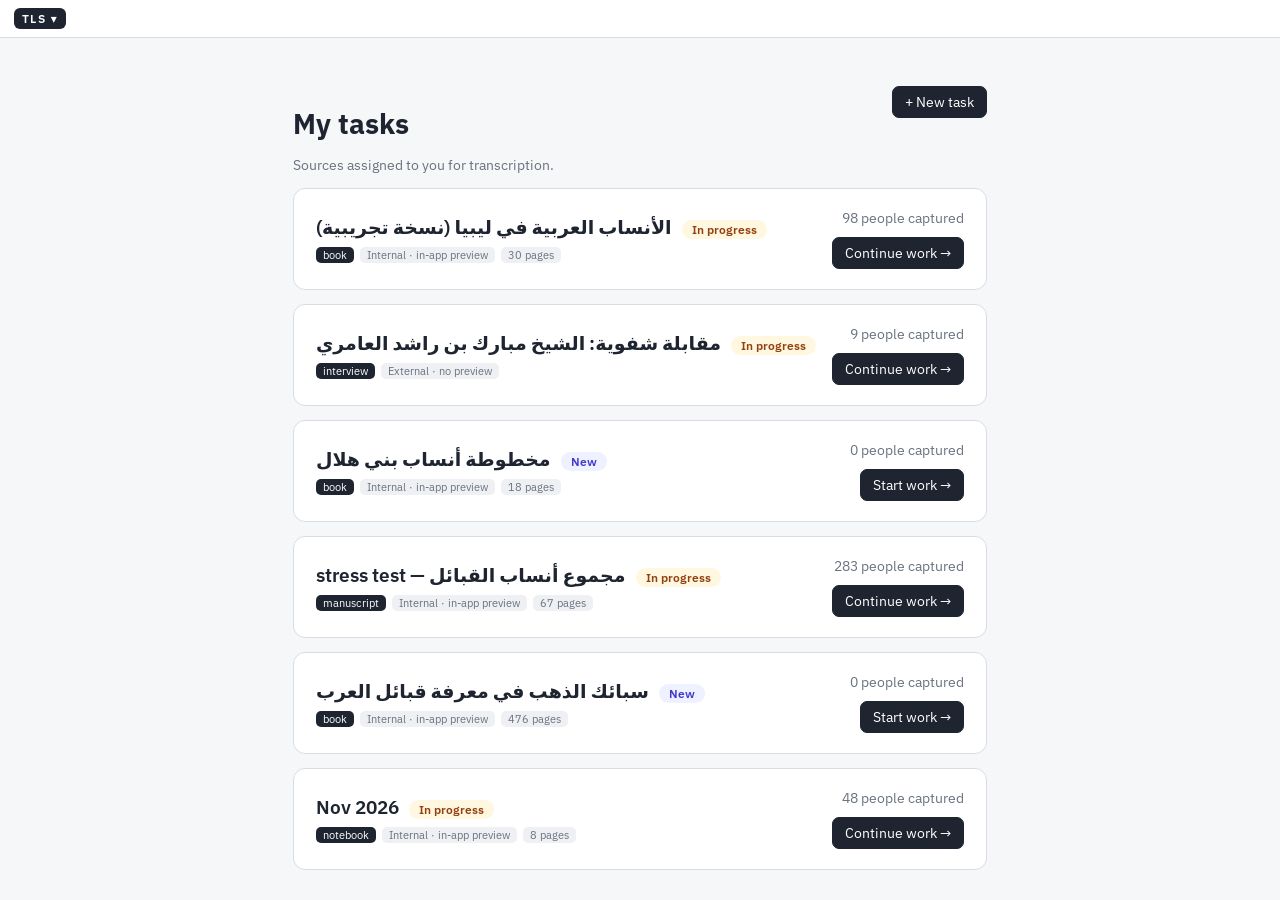
==== commit 5c3b79ea: "Release 6 — Marriages over a lifetime, answering the delivery team stories 2714, 2723 and 2730. A ma" ====
--- a/index.html
+++ b/index.html
@@ -10,8 +10,8 @@
       href="https://fonts.googleapis.com/css2?family=IBM+Plex+Sans:wght@400;500;600&family=IBM+Plex+Sans+Arabic:wght@400;500;600&display=swap"
       rel="stylesheet"
     />
-    <script type="module" crossorigin src="./assets/index-C2n3dUDL.js"></script>
-    <link rel="stylesheet" crossorigin href="./assets/index-CxJs5zvy.css">
+    <script type="module" crossorigin src="./assets/index-UArIJGt6.js"></script>
+    <link rel="stylesheet" crossorigin href="./assets/index-CITh8Rcz.css">
   </head>
   <body>
     <div id="root"></div>
--- a/assets/index-CITh8Rcz.css
+++ b/assets/index-CITh8Rcz.css
@@ -0,0 +1 @@
+:root{--bg: #f6f7f8;--panel: #ffffff;--line: #d9dde3;--text: #1e2530;--muted: #69727f;--indiv: #64748b;--group: #0d9488;--group-bg: #f0fdfa;--group-line: #5eada6;--warn: #d97706;--warn-bg: #fffbeb;--sel: #4f46e5;--danger: #dc2626;--gold: #d4a017;--alliance: #a21caf;--alliance-bg: #fae8ff;--affil: #1d4ed8;--font: "IBM Plex Sans", system-ui, sans-serif;--font-ar: "IBM Plex Sans Arabic", "Geeza Pro", "IBM Plex Sans", sans-serif}*{box-sizing:border-box}html,body,#root{height:100%;margin:0}body{font-family:var(--font);color:var(--text);background:var(--bg);font-size:14px}[dir=rtl],.pname,.gname{font-family:var(--font-ar)}[dir=rtl]{font-size:1.06em}input,select,textarea,button{font:inherit;color:inherit}b[dir=rtl]{font-family:var(--font-ar)}.app{height:100%;display:flex;flex-direction:column;overflow:hidden}.spacer{flex:1}.muted{color:var(--muted)}.center{text-align:center}.pad{padding:12px}.sm{font-size:12px}.topbar{display:flex;align-items:center;gap:14px;padding:8px 14px;background:#fff;border-bottom:1px solid var(--line);flex:none;z-index:30}.brand-wrap{position:relative;flex:none}.brand{font-weight:600;letter-spacing:.12em;background:var(--text);color:#fff;padding:3px 8px;border-radius:6px;font-size:12px;border:none;cursor:pointer;font-family:inherit}.brand:hover{background:#000}.menu-note{padding:7px 10px 8px;font-size:11.5px;line-height:1.45;color:var(--muted);border-bottom:1px solid var(--line);margin-bottom:4px;max-width:250px}.menu-version{padding:8px 10px;font-size:11.5px;line-height:1.45;color:var(--text);border-bottom:1px solid var(--line);max-width:250px}.menu-version span{display:block;color:var(--muted);margin-top:2px}.taskctx{display:flex;align-items:center;gap:8px;white-space:nowrap;overflow:hidden}.taskctx b{font-size:15px}.badge{background:var(--text);color:#fff;border-radius:5px;padding:1px 7px;font-size:11px}.badge.light{background:#eef0f3;color:var(--muted)}.modetoggle{display:flex;gap:6px;align-items:center}.btn{border:1px solid var(--line);background:#fff;border-radius:7px;padding:6px 12px;cursor:pointer}.btn:hover:not(:disabled){border-color:#b9c0ca;background:#fafbfc}.btn:disabled{opacity:.45;cursor:default}.btn.primary{background:var(--text);border-color:var(--text);color:#fff}.btn.primary:hover:not(:disabled){background:#333e50}.btn.danger{color:var(--danger);border-color:#f3c1c1}.btn.danger:not(.ghost){background:#fef2f2}.btn.sm{padding:3px 9px;font-size:12px;border-radius:6px}.btn.lg{padding:10px 22px;font-size:15px}.linklike{border:none;background:none;color:var(--sel);cursor:pointer;padding:2px 4px}.linklike:hover{text-decoration:underline}.linklike:disabled{color:var(--muted);cursor:default;text-decoration:none;opacity:.6}.linklike.sm{font-size:12px}.seg{display:inline-flex;border:1px solid var(--line);border-radius:7px;overflow:hidden;background:#fff}.seg button{border:none;background:none;padding:4px 11px;cursor:pointer;color:var(--muted);border-right:1px solid var(--line)}.seg button:last-child{border-right:none}.seg button.active{background:var(--text);color:#fff}.chip{display:inline-flex;align-items:center;gap:4px;border:1px solid var(--line);background:#fff;border-radius:999px;padding:2px 10px;font-size:12.5px}.chip.amber{border-color:#f2d197;background:var(--warn-bg);color:var(--warn)}.chip.quiet{border-color:transparent;background:none;color:var(--muted);padding-left:4px;padding-right:4px}.chip.quiet:hover{border-color:var(--line);background:#fff;color:var(--text)}.chip.pick{cursor:pointer}.chip.pick:hover{border-color:var(--sel)}.chip.pick.active{background:var(--sel);border-color:var(--sel);color:#fff}.chip.page{padding:0;overflow:hidden}.chip .chipmain{border:none;background:none;padding:3px 4px 3px 12px;cursor:pointer;font-weight:500}.chipx{border:none;background:none;color:var(--muted);cursor:pointer;padding:2px 8px;border-radius:999px}.chipx:hover{color:var(--danger)}.tabs{display:flex;gap:2px;border-bottom:1px solid var(--line);margin:10px 0 8px}.tabs button{border:none;background:none;padding:6px 12px;cursor:pointer;color:var(--muted);border-bottom:2px solid transparent;margin-bottom:-1px}.tabs button.active{color:var(--text);border-bottom-color:var(--sel);font-weight:500}.tabs .cnt{color:var(--muted);font-size:11.5px}.tasklist{max-width:760px;margin:48px auto;padding:0 20px}.tl-head{display:flex;align-items:flex-start;justify-content:space-between;gap:16px}.tl-head h1{margin-bottom:0}.task-actions{display:flex;align-items:center;gap:12px}.linklike.danger{color:var(--danger)}.taskcard{display:flex;width:100%;align-items:center;justify-content:space-between;gap:16px;text-align:left;background:#fff;border:1px solid var(--line);border-radius:12px;padding:20px 22px;cursor:pointer;margin-bottom:14px}.taskcard:hover{border-color:#b9c0ca;box-shadow:0 2px 10px #141e320f}.taskname{font-size:19px;font-weight:600;display:inline-block;margin-bottom:8px}.statuschip{display:inline-flex;align-items:center;gap:6px;border-radius:999px;padding:2px 10px;font-size:11.5px;font-weight:600;margin-bottom:8px}.statuschip.new{background:#eef1ff;color:#4338ca}.statuschip.inprogress{background:#fff7e0;color:#92400e}.statuschip.transcribed{background:#dcfce7;color:#15803d}.taskcard .statuschip{margin-left:10px}.badges{display:flex;gap:6px}.task-side{display:flex;flex-direction:column;align-items:flex-end;gap:10px}.overview{flex:1;display:flex;min-height:0}.ov-left{width:340px;flex:none;background:var(--panel);border-right:1px solid var(--line);display:flex;flex-direction:column;padding:12px;min-height:0}.ov-list{flex:1;overflow-y:auto;min-height:0}.ov-row{display:flex;width:100%;align-items:baseline;gap:8px;padding:7px 8px;border:none;background:none;border-bottom:1px solid #eef0f3;cursor:pointer;text-align:right}.ov-row:hover{background:#f4f6fa}.ov-name{font-weight:600;font-size:14px}.ov-chain{color:var(--muted);font-size:12px;flex:1;text-align:right;overflow:hidden;text-overflow:ellipsis;white-space:nowrap}.ov-page{color:var(--muted);font-size:12px;flex:none}.ov-tree{flex:1;position:relative;display:flex;flex-direction:column;min-width:0}.ov-hint{padding:4px 12px;font-size:12px;border-top:1px solid var(--line);background:#fff}.ov-foot{padding-top:8px;border-top:1px solid var(--line)}.emptystate{margin:90px auto;text-align:center}.frow.center{justify-content:center}.chainsearch{position:relative}.cs-box{display:flex;flex-wrap:wrap;align-items:center;gap:5px;border:1px solid var(--line);border-radius:8px;background:#fff;padding:5px 8px}.cs-box:focus-within{border-color:var(--sel);box-shadow:0 0 0 3px #4f46e51a}.cs-box input{border:none;outline:none;flex:1;min-width:90px;padding:3px;background:none}.cs-box .chipx{flex:none}.cs-token{display:inline-flex;align-items:center;gap:4px;background:#eef1ff;border-radius:6px;padding:1px 4px 1px 8px;font-family:var(--font-ar)}.cs-bin{color:var(--muted);font-size:11px;font-style:normal}.cs-suggest{display:flex;gap:5px;flex-wrap:wrap;padding:6px 2px}.cs-results{border:1px solid var(--line);border-radius:8px;margin-top:4px;max-height:300px;overflow-y:auto;background:#fff}.cs-row{display:flex;width:100%;justify-content:space-between;gap:8px;padding:7px 10px;border:none;border-bottom:1px solid #eef0f3;background:none;cursor:pointer}.cs-row:hover{background:#f4f6fa}.cs-chain{font-weight:500}.cs-page{color:var(--muted);font-size:12px}.workspace{flex:1;display:flex;min-height:0}.ws-panel{width:360px;flex:none;background:var(--panel);overflow-y:auto;min-height:0}.ws-main{flex:1;display:flex;flex-direction:column;min-width:0;min-height:0}.wstabs{padding:0 12px;background:#fff;margin:0}.ws-content{flex:1;display:flex;min-height:0;position:relative}.ws-tree{flex:1;display:flex;flex-direction:column;min-width:0;position:relative}.ws-source.overlay{position:absolute;top:0;right:0;bottom:0;left:0;z-index:12}.ws-source:not(.overlay){flex:none;min-width:0;background:var(--panel);overflow:hidden;display:flex;flex-direction:column}.ws-source:not(.overlay)>*{flex:1;min-height:0;overflow-y:auto}.ws-layout{position:relative;flex:none;align-self:center}.ws-layout-btn{display:flex;align-items:center;gap:6px;border:1px solid var(--line);background:#fff;border-radius:7px;padding:3px 8px;font-size:12.5px;cursor:pointer;color:var(--text)}.ws-layout-btn:hover,.ws-layout-btn.open{border-color:#b9c0ca;background:#fafbfc}.ws-layout-btn .wl-art{width:28px;height:20px}.wl-btn-label{color:var(--muted)}.ws-layout-btn:hover .wl-btn-label,.ws-layout-btn.open .wl-btn-label{color:var(--text)}.wl-chev{width:12px;height:12px;flex:none;color:var(--muted);transition:transform .12s}.wl-sep{height:1px;background:var(--line);margin:4px 6px}.wl-shows{display:flex;flex-direction:column;align-items:flex-start;gap:4px;padding:2px 10px 6px}.wl-shows-head{font-size:11px;text-transform:uppercase;letter-spacing:.06em;color:var(--muted);margin-bottom:2px}.ws-layout-menu .wl-toggle{width:auto}.ws-layout-menu .wl-toggle:hover:not(:disabled){background:#fff}.ws-layout-menu .wl-toggle:disabled{opacity:.45;cursor:default}.ws-tree.is-hidden{display:none}.canvas-empty{position:absolute;top:0;right:0;bottom:0;left:0;display:flex;align-items:center;justify-content:center;text-align:center;background:var(--bg);z-index:4}.canvas-empty h3{margin:0 0 4px;font-size:15px}.canvas-empty p{margin:0 0 12px}.ws-source.solo{flex:1;width:auto}.ws-layout-btn.open .wl-chev{transform:rotate(180deg)}.ws-layout .ws-layout-menu{right:0;left:auto;min-width:260px}.ws-layout-menu button{display:flex;align-items:center;gap:10px;width:100%;text-align:left;border:none;background:none;padding:7px 10px;cursor:pointer;border-radius:6px}.ws-layout-menu button:hover{background:#f4f6fa}.ws-layout-menu button.active{background:#eef1ff}.wl-text{min-width:0}.wl-name{display:block;font-weight:500}.wl-hint{display:block;font-size:11.5px;color:var(--muted);margin-top:1px}.wl-art{width:46px;height:32px;flex:none}.wl-frame{fill:#fff;stroke:var(--line)}.wl-list,.wl-tab{fill:#e7ebf1}.wl-tab.on{fill:var(--sel)}.wl-fill{fill:#f4e3c8}.wl-tree{fill:#dbe4f5}.ws-panel{display:flex;flex-direction:column;overflow:hidden}.ws-panel>*{flex:1;min-height:0}.ws-panel .panel{overflow-y:auto}.ws-divider{flex:none;width:5px;margin:0 -2px;position:relative;z-index:5;cursor:col-resize;background:none;border:none;padding:0;touch-action:none}.ws-divider:before{content:"";position:absolute;top:0;right:2px;bottom:0;left:2px;background:var(--line)}.ws-divider:hover:before,.ws-divider:focus-visible:before,.ws-divider.dragging:before{background:var(--sel);top:0;right:1px;bottom:0;left:1px}.ws-divider:focus-visible{outline:none}.ws-divider-grip{position:absolute;top:50%;left:50%;width:3px;height:26px;transform:translate(-50%,-50%);border-radius:2px;background:var(--sel);opacity:0;transition:opacity .12s}.ws-divider:hover .ws-divider-grip,.ws-divider:focus-visible .ws-divider-grip,.ws-divider.dragging .ws-divider-grip{opacity:1}body:has(.ws-divider.dragging){cursor:col-resize;-webkit-user-select:none;user-select:none}.ws-divider-collapse{position:absolute;top:50%;left:50%;transform:translate(-50%,-50%);width:18px;height:34px;padding:0;display:flex;align-items:center;justify-content:center;border:1px solid var(--line);border-radius:5px;background:#fff;color:var(--muted);font-size:13px;line-height:1;cursor:pointer;opacity:0;transition:opacity .12s;z-index:6}.ws-divider.has-collapse:hover .ws-divider-collapse,.ws-divider.has-collapse:focus-within .ws-divider-collapse{opacity:1}.ws-divider-collapse:hover{border-color:var(--sel);color:var(--sel)}.ws-divider.is-collapsed{cursor:default}.ws-divider.is-collapsed:before{background:var(--line)}.ws-divider.is-collapsed .ws-divider-collapse{opacity:1;left:100%;transform:translate(-2px,-50%)}.ws-divider.is-collapsed:hover:before{background:var(--line);top:0;right:2px;bottom:0;left:2px}.tree-wrap{flex:1;position:relative;overflow:hidden;background:radial-gradient(circle,#e6e9ee 1px,transparent 1px) 0 0/26px 26px,var(--bg);min-height:0;touch-action:none}.tree-svg{width:100%;height:100%;display:block;cursor:grab}.tree-svg:active{cursor:grabbing}.edge{fill:none;stroke:#9aa4b1;stroke-width:1.6}.edge.dashed,.edge.gap{stroke-dasharray:5 4}.edge.away{opacity:.75}.edge.membership{stroke:var(--group);stroke-width:1;stroke-dasharray:2 4;opacity:.6}.edge.dual{stroke:var(--group);stroke-width:1.6;stroke-dasharray:1 4;stroke-linecap:round;opacity:.9}.edge.confed{stroke:var(--alliance);stroke-width:1.8;stroke-dasharray:4 4;opacity:.8}.group-focus .edge.confed{opacity:.14}.group-focus .edge.confed.focus{opacity:1;stroke-dasharray:none}.edge.affil{stroke:var(--affil);stroke-width:1.8;opacity:.95;fill:none}.group-focus .edge.affil{opacity:.14}.edge.gedge{stroke:var(--group);stroke-width:1.6;opacity:.8}.junction{fill:#6b7280}.edge.ended,.junction.ended{opacity:.32}.wife-focus .edge,.wife-focus .junction{opacity:.14}.wife-focus .edge.lit{opacity:1;stroke:#4b5563;stroke-width:2.2}.wife-focus .junction.lit{opacity:1}.wife-focus .edge.lit.ended,.wife-focus .junction.lit.ended{opacity:.5}.leader{color:var(--gold)}.leaderframe{fill:none;stroke:currentColor}.leaderframe.outer{stroke-width:1.8;opacity:.95}.leaderframe.inner{stroke-width:.9;opacity:.5;stroke-dasharray:3 3}.crown-bg{fill:var(--gold);stroke:none}.crown{fill:#fff;stroke:none;stroke-linejoin:round}.tree-edge-hit{fill:none;stroke:transparent;stroke-width:16;cursor:pointer;pointer-events:stroke}.edge-title-hit{fill:none;stroke:transparent;stroke-width:14;pointer-events:stroke}.linetip{position:absolute;z-index:26;background:var(--text);color:#fff;border-radius:7px;padding:4px 10px;font-size:12px;font-family:var(--font-ar);pointer-events:none;white-space:nowrap;box-shadow:0 4px 12px #0a0f1e4d}.edge-plus{pointer-events:none}.edge-plus-inner{animation:plus-pop .15s ease-out}.edge-plus circle{fill:#fff;stroke:var(--sel);stroke-width:1.6;filter:drop-shadow(0 1px 3px rgba(79,70,229,.35))}.edge-plus path{stroke:var(--sel);stroke-width:1.8;stroke-linecap:round}@keyframes plus-pop{0%{transform:scale(.5);opacity:0}}.tree-chip{cursor:pointer}.chipbg{fill:var(--warn-bg);stroke:var(--warn);stroke-width:1.2}.chipbg.named{fill:#fff;stroke:var(--line)}.chipbg.dash{stroke-dasharray:5 4}.tree-chip:hover .chipbg.empty{fill:var(--warn)}.tree-chip:hover .chipbg.empty+.chiptext{fill:#fff}.chiptext{font-size:11px;fill:var(--muted);font-family:var(--font-ar)}.chiptext.warn{fill:var(--warn);font-weight:700;font-family:var(--font)}.chiptext.gens{fill:var(--muted);font-family:var(--font)}.tree-node{cursor:pointer}.tree-node.dim{opacity:.22}.tree-node.group.dim{opacity:.45}.group-focus .edge{opacity:.35}.group-focus .edge.gedge{opacity:.75}.group-focus .edge.membership{opacity:.12}.group-focus .edge.membership.focus{opacity:1;stroke-width:1.6;stroke-dasharray:none}.group-focus .edge.dual.focus{opacity:1}.group-focus .junction{opacity:.35}.person-focus .edge.membership{opacity:.1}.person-focus .edge.membership.focus{opacity:1;stroke-width:1.6;stroke-dasharray:none}.person-focus .edge.dual{opacity:.25}.person-focus .edge.dual.focus{opacity:1}.tree-node .card{fill:#fff;stroke:var(--indiv);stroke-width:1.2}.tree-node:hover .card{stroke:#3f4c63}.tree-node.selected .card{stroke:var(--sel);stroke-width:2.4;filter:drop-shadow(0 2px 6px rgba(79,70,229,.25))}.pname{font-size:15px;font-weight:600;fill:var(--text)}.pmeta{font-size:11px;fill:var(--muted)}.pmeta.warn{fill:var(--warn);font-weight:600}.dualcorner{fill:var(--group);opacity:.9}.collapsebadge{fill:var(--text)}.collapsetext{fill:#fff;font-size:10px}.collapseclick{cursor:pointer}.collapseclick:hover .collapsebadge{fill:var(--sel)}.tree-tooltip{position:absolute;z-index:25;width:282px;background:#fff;border:1px solid var(--line);border-radius:11px;box-shadow:0 10px 30px #141e322e;padding:11px 13px;pointer-events:none;animation:tip-in .15s ease-out;font-size:12.5px}@keyframes tip-in{0%{opacity:0;transform:translateY(4px)}}.tip-name{font-family:var(--font-ar);font-size:16px;font-weight:600}.tip-chain{font-family:var(--font-ar);color:var(--muted);font-size:12.5px;margin-bottom:6px}.tip-row{display:flex;gap:8px;padding:2px 0}.tip-k{color:var(--muted);width:94px;flex:none}.tip-v{font-weight:500}.tip-dual{margin-top:6px;color:#0f766e;background:var(--group-bg);border-radius:6px;padding:2px 8px;display:inline-block;font-size:11.5px}.gcard{fill:var(--group-bg);stroke:var(--group-line);stroke-width:1.6}.gcard.confed{fill:var(--alliance-bg);stroke:var(--alliance);stroke-width:2.2}.gnode.confed .gname{fill:#701a75}.gnode.confed .gmeta{fill:var(--alliance)}.confedcorner{fill:var(--alliance);opacity:.85}.memcorner{fill:var(--group);opacity:.9}.tree-node.group.selected .gcard{stroke:var(--sel)!important;stroke-width:2.4}.gname{font-size:14.5px;font-weight:600;fill:#115e59}.gmeta{font-size:11px;fill:#0f766e;font-family:var(--font-ar)}.dualdot{fill:#fff;stroke:var(--indiv);stroke-width:1.4}.tree-overlay{position:absolute;z-index:10}.tree-chrome{top:10px;left:12px;right:12px;display:flex;gap:8px;align-items:center;flex-wrap:wrap;pointer-events:none}.tree-chrome>*{pointer-events:auto}.toggle-wrap{position:relative}.chrome-tip{position:absolute;top:calc(100% + 6px);right:0;width:260px;background:#fff;border:1px solid var(--line);border-radius:9px;box-shadow:0 6px 18px #141e3224;padding:8px 10px;font-size:12px;line-height:1.45;color:var(--text);z-index:41}.chrome-tip .muted.sm{margin-top:4px;font-size:11.5px}.toggle-pill{display:inline-flex;align-items:center;gap:8px;border:1px solid var(--line);background:#fff;border-radius:999px;padding:4px 12px 4px 8px;font-size:12.5px;color:var(--muted);cursor:pointer}.toggle-pill:hover{border-color:#b9c0ca}.toggle-pill:disabled{opacity:.5;cursor:default}.toggle-pill:disabled:hover{border-color:var(--line)}.toggle-pill.on{color:var(--text);border-color:#cdd4de}.toggle-track{width:26px;height:15px;border-radius:999px;background:#d7dce4;position:relative;transition:background .12s;flex:none}.toggle-pill.on .toggle-track{background:var(--sel)}.toggle-knob{position:absolute;top:2px;left:2px;width:11px;height:11px;border-radius:50%;background:#fff;transition:left .12s}.toggle-pill.on .toggle-knob{left:13px}.treechip{background:#fff;cursor:pointer}.treechip:hover{border-color:var(--sel)}.tree-tribal{bottom:12px;left:12px;right:56px;display:flex;flex-wrap:wrap;align-items:center;gap:8px;pointer-events:none}.tree-tribal>*{pointer-events:auto}.tree-tribal .leftmost{order:-1}.tree-tribal .chrome-tip{top:auto;bottom:calc(100% + 6px);right:auto;left:0}.tree-zoom{bottom:12px;right:12px;display:flex;flex-direction:column;gap:4px}.tree-zoom button{width:30px;height:30px;border:1px solid var(--line);background:#fff;border-radius:7px;cursor:pointer}.newbtn-wrap,.tb-menu-wrap{position:relative}.tree-toolbar{transform:translate(-50%,-100%);display:flex;gap:4px;background:#fff;border:1px solid var(--line);border-radius:9px;padding:4px;box-shadow:0 4px 14px #141e321f;white-space:nowrap}.tb{border:none;background:none;padding:4px 8px;border-radius:6px;cursor:pointer;font-size:12.5px}.tb:hover:not(:disabled){background:#eef1ff;color:var(--sel)}.tb:disabled{opacity:.4;cursor:default}.menu{position:absolute;top:calc(100% + 4px);left:0;background:#fff;border:1px solid var(--line);border-radius:9px;box-shadow:0 6px 18px #141e3224;display:flex;flex-direction:column;min-width:190px;padding:4px;z-index:40}.menu.right{left:auto;right:0}.sourcemenu{margin-left:2px}.sourcemenu>.btn{padding-left:9px;padding-right:9px;letter-spacing:1px}.menu button{border:none;background:none;text-align:left;padding:7px 10px;border-radius:6px;cursor:pointer}.menu button:hover{background:#f2f4f8}.menu button.danger{color:var(--danger)}.menu button.menu-expand{display:flex;align-items:center;justify-content:space-between;gap:8px}.menu button.menu-expand[aria-expanded=true]{background:#f2f4f8}.menu-chev{color:var(--muted);font-size:10px}.menu-sub{display:flex;flex-direction:column;margin:2px 0 4px 8px;padding-left:6px;border-left:2px solid var(--line)}.menu-sub button{display:flex;align-items:center;justify-content:space-between;gap:10px;border:none;background:none;text-align:left;padding:6px 8px;border-radius:6px;cursor:pointer;font-size:12.5px;color:var(--danger)}.menu-sub button:hover{background:#fef2f2}.menu-count{color:var(--muted);font-size:11px;font-variant-numeric:tabular-nums}.pop{background:#fff;border:1px solid var(--line);border-radius:10px;box-shadow:0 8px 24px #141e3229;padding:8px;min-width:230px;max-width:320px;transform:translate(-50%)}.pop-title{font-weight:600;padding:2px 4px 8px;font-size:13px}.pop-item{display:block;width:100%;text-align:left;border:none;background:none;padding:7px 9px;border-radius:6px;cursor:pointer}.pop-item:hover{background:#f2f4f8}.pop-item.strong{font-weight:600;color:var(--sel)}.pop-item.danger{color:var(--danger)}.pop-status{border-top:1px solid #eceff3;border-bottom:1px solid #eceff3;margin:4px 0;padding:4px 0}.pop-status .pop-sub{font-size:11px;text-transform:uppercase;letter-spacing:.4px;color:#6b7280;padding:4px 9px 2px}.pop-item.check{padding:5px 9px}.pop-item.check .tick{display:inline-block;width:14px;color:#9aa4b1}.pop-item.check.on{font-weight:600}.pop-item.check.on .tick{color:var(--sel)}.pop-row{display:flex;gap:6px;flex-wrap:wrap;padding:4px}.pop-search{width:100%;border:1px solid var(--line);border-radius:8px;padding:6px 9px;margin-bottom:6px;outline:none}.pop-search:focus{border-color:var(--sel);box-shadow:0 0 0 3px #4f46e51a}.pop-list{max-height:220px;overflow-y:auto}.pop-list.tall{max-height:300px}.panel{padding:14px;display:flex;flex-direction:column;min-height:100%}.panel.empty{justify-content:center}.panel-head{display:flex;align-items:center;gap:10px;margin-bottom:8px}.panel-head .savedtick{margin-left:auto}.backbtn{border:1px solid var(--line);background:#fff;border-radius:7px;width:28px;height:26px;cursor:pointer;font-size:14px;line-height:1;flex:none}.backbtn:hover{border-color:var(--sel);color:var(--sel)}.panel-id{padding:2px 2px 10px;border-bottom:0}.idrow{display:flex;align-items:center;gap:10px;flex-direction:row-reverse;justify-content:flex-end}.idname{font-family:var(--font-ar);font-size:22px;font-weight:600;line-height:1.35;flex:1}.panel-id .chainline{padding:2px 0 0}.tabbody{padding-top:2px}.entitylist{display:flex;flex-direction:column;height:100%;padding:12px}.entitylist .ov-list{flex:1;overflow-y:auto;min-height:0}.typebadge{font-size:11.5px;font-weight:600;letter-spacing:.04em;padding:3px 10px;border-radius:6px;text-transform:uppercase}.typebadge.person{background:#eceff3;color:#3f4c63}.typebadge.group{background:var(--group-bg);color:var(--group);border:1px solid #99f6e4}.typebadge.dual{background:linear-gradient(100deg,#eceff3 50%,var(--group-bg) 50%);color:#115e59;border:1px solid #99f6e4}.savedtick{color:#059669;font-size:12px;opacity:0;transition:opacity .25s}.savedtick.show{opacity:1}.field{display:flex;flex-direction:column;gap:4px;margin-bottom:10px;flex:1}.flabel{font-size:11.5px;color:var(--muted);font-weight:500;letter-spacing:.02em}.field input,.field select,.panel textarea{border:1px solid var(--line);border-radius:7px;padding:7px 10px;background:#fff;width:100%}.field input:focus,.panel textarea:focus{outline:2px solid #c7d2fe;border-color:var(--sel)}.field.warn input{border-color:#f2d197}.warnmark{color:var(--warn);font-style:normal;font-size:11px}.nameinput{font-size:17px!important;font-weight:600}.frow{display:flex;gap:10px}.addrow{display:flex;align-items:center;gap:8px}.addrow input{max-width:110px}.chainline{color:var(--muted);padding:4px 2px 10px;font-size:13.5px;display:flex;align-items:baseline;gap:4px}.chainline .chaintext{flex:1;min-width:0;white-space:nowrap;overflow:hidden;text-overflow:ellipsis}.chainline.open .chaintext{white-space:normal;overflow:visible}.chainmore{flex:none}.chainlink{border:none;background:none;padding:0;font:inherit;font-family:var(--font-ar);color:var(--sel);cursor:pointer}.chainlink:hover{text-decoration:underline}.chainmore{border:1px solid var(--line);background:#fff;border-radius:999px;padding:0 7px;margin-inline-start:4px;font-size:11px;color:var(--muted);cursor:pointer}.chainmore:hover{color:var(--sel);border-color:var(--sel)}.namewrap{position:relative}.dupbox{border:1px solid #c7d2fe;background:#f5f7ff;border-radius:9px;padding:8px 10px;margin:-4px 0 12px}.dup-head{font-size:12px;font-weight:600;color:var(--sel);margin-bottom:6px}.dup-row{display:flex;align-items:center;gap:8px;padding:4px 0}.dup-name{flex:1;font-size:13.5px;overflow:hidden;text-overflow:ellipsis;white-space:nowrap}.dup-page{color:var(--muted);font-size:11.5px;flex:none}.banner{display:flex;flex-direction:column;gap:8px;background:#eef1ff;border:1px solid #c7d2fe;border-radius:9px;padding:10px 12px;margin-bottom:12px}.bactions{display:flex;gap:8px}.groupfacet{border:1px solid #99f6e4;background:var(--group-bg);border-radius:10px;padding:10px 12px 2px;margin-bottom:12px}.facet-title{font-weight:600;color:#115e59;font-size:12.5px;margin-bottom:8px}.more details{border:1px solid var(--line);border-radius:9px;padding:8px 12px;margin-bottom:8px}.eventcard{border:1px solid var(--line);border-radius:9px;padding:8px 10px 2px;margin-bottom:8px;background:#fafbfd}.event-head{display:flex;justify-content:space-between;align-items:center;margin-bottom:4px}.chiprow{display:flex;flex-wrap:wrap;gap:6px;align-items:center}.chiprow input{flex:1;min-width:90px}.more summary{cursor:pointer;font-weight:500;color:var(--muted)}.more details[open] summary{margin-bottom:8px}.idlink-svg{font-size:11px;fill:var(--muted);text-decoration:underline;cursor:pointer}.idlink-svg:hover{fill:var(--sel)}.idlink{border:none;background:none;color:var(--muted);font-size:11.5px;text-decoration:underline;cursor:pointer;padding:0 2px}.idlink:hover{color:var(--sel)}.linkage-intro{background:#f5f7ff;border:1px solid #c7d2fe;border-radius:10px;padding:12px 14px;margin-bottom:16px;position:relative}.linkage-intro:after{content:"";position:absolute;left:0;right:0;bottom:-9px;border-bottom:1px solid var(--line)}.linkage-desc{margin:0 0 6px;font-weight:600;font-size:14px;color:#3730a3}.linkage-hintrow{display:flex;align-items:baseline;gap:10px}.linkage-hintrow .linklike{flex:none;white-space:nowrap;font-weight:600}.linkbyid{display:flex;gap:6px;margin-top:8px}.linkbyid input{flex:1;border:1px solid var(--line);border-radius:7px;padding:5px 9px}.linkbyid select{border:1px solid var(--line);border-radius:7px;padding:4px}.links .lsec{margin-bottom:12px;border:1px solid var(--line);border-radius:10px;background:#fafbfd;overflow:hidden}.lhead{display:flex;justify-content:space-between;align-items:center;font-size:12px;font-weight:600;color:var(--muted);text-transform:uppercase;letter-spacing:.05em;padding:8px 12px;background:#f1f3f7;border-bottom:1px solid var(--line)}.lsec>:not(.lhead){margin:0 12px}.lsec>.muted.sm{display:block;padding:8px 0}.lrow{display:flex;align-items:center;gap:7px;padding:7px 0;border-bottom:1px solid #e8ebef}.lsec .lrow:last-child{border-bottom:none}.lname{border:none;background:none;cursor:pointer;font-size:14px;font-weight:500;padding:2px 0}.lname:hover{color:var(--sel)}.lrow select{border:1px solid var(--line);border-radius:6px;padding:1px 4px;font-size:12px}.lrow select.mstatus.ended{color:#6b7280;background:#f4f5f7}.panel-foot{margin-top:auto;padding-top:16px;display:flex;align-items:center;gap:8px;border-top:1px solid var(--line)}.tabsearch{padding:0 0 8px}.tabsearch .cs-box{width:100%}.treerow{display:flex;align-items:center;gap:8px;padding:9px 12px;border-bottom:1px solid var(--line)}.treerow>input[type=checkbox],.pickcheck>input[type=checkbox]{flex:none;width:15px;height:15px;margin:0;cursor:pointer;accent-color:var(--sel)}.treesel-bar{display:flex;align-items:center;gap:10px;padding:6px 12px;border-bottom:1px solid var(--line);font-size:12px;background:#fafbfd}.treesel-bar .spacer{flex:1}.treesel-bar button:disabled{opacity:.4;cursor:default}.treerow:hover{background:#f7f9fc}.treerow.open{background:#eef1ff;box-shadow:inset 3px 0 0 var(--sel)}.treerow-main{flex:1;min-width:0;display:flex;flex-direction:column;align-items:flex-start;gap:2px;border:none;background:none;text-align:left;cursor:pointer;padding:0;font:inherit}.treerow-main .ov-name{display:flex;align-items:center;gap:6px}.treerow-actions{display:flex;align-items:center;gap:10px;flex:none}.locatebtn{display:inline-flex;align-items:center;gap:4px}.ico-target{fill:none;stroke:currentColor;stroke-width:1.4;stroke-linecap:round;flex:none}.ico-target .dot{fill:currentColor;stroke:none}.treeonly-bar{display:flex;align-items:center;gap:12px;padding:7px 12px;background:#f2f4f8;border-bottom:1px solid var(--line);font-size:12.5px;flex:none;z-index:5}.tob-label{min-width:0;overflow:hidden;text-overflow:ellipsis;white-space:nowrap;flex:none}.scopebar{display:flex;align-items:center;gap:8px;padding:7px 12px;background:#f2f4f8;border-bottom:1px solid var(--line);font-size:12px;flex:none;margin-bottom:10px}.entitylist .tabs{margin-bottom:0}.treeswitch{min-width:0}.scopebtn{display:inline-flex;align-items:center;gap:6px;border:1px solid var(--line);background:#fff;font:inherit;color:var(--muted);cursor:pointer;padding:3px 8px;border-radius:6px;max-width:100%;white-space:nowrap}.scopebtn:hover{border-color:#b9c0ca;color:var(--text)}.scopebtn b{color:var(--text)}.ico-chev{fill:none;stroke:currentColor;stroke-width:1.7;stroke-linecap:round;stroke-linejoin:round;flex:none;opacity:.75}.treeswitch .pickdrop{min-width:260px}.chip.page.primary{background:#eef1ff;border-color:#c7cdf5}.chip.page.primary .chipmain{font-weight:600}.headhint path{fill:var(--sel)}.headhint-bob{animation:headbob .9s ease-in-out infinite}@keyframes headbob{0%,to{transform:translateY(-5px)}50%{transform:translateY(3px)}}@media (prefers-reduced-motion: reduce){.headhint-bob{animation:none}}.pickwrap{position:relative}.pickwrap.block{display:block;padding:6px 0}.pickdrop.static{position:static;box-shadow:none;margin-top:4px}.pickdrop{position:absolute;top:calc(100% + 3px);left:0;right:0;background:#fff;border:1px solid var(--line);border-radius:8px;box-shadow:0 6px 18px #141e3221;z-index:20;max-height:200px;overflow-y:auto}.pickdrop button{display:flex;justify-content:space-between;width:100%;border:none;background:none;padding:7px 10px;cursor:pointer}.pickdrop button:hover{background:#f2f4f8}.pickdrop button.active{background:#eef1ff;color:var(--sel);font-weight:500}.pickdrop .createnew{color:var(--sel);font-weight:500;border-top:1px solid var(--line)!important}.pickcheck{display:flex;align-items:center;gap:8px;padding-left:10px}.pickcheck:hover{background:#f2f4f8}.pickcheck.on .pickcheck-main{color:var(--sel);font-weight:500}.pickcheck .pickcheck-main{flex:1;min-width:0;padding-left:0}.pickcheck .pickcheck-main:hover{background:none}.pickall{border-bottom:1px solid var(--line);padding-bottom:2px;margin-bottom:2px}.source-pane{display:flex;flex-direction:column;height:100%;background:#eceae4}.source-bar{display:flex;align-items:center;gap:6px;padding:8px 10px;background:#fff;border-bottom:1px solid var(--line)}.pagenum input{width:52px;border:1px solid var(--line);border-radius:6px;padding:3px 6px;text-align:center}.stampnote{font-size:12px;color:var(--muted);background:#fdf9ee;border-bottom:1px solid #eadfc0;padding:4px 12px}.source-scroll{flex:1;overflow:auto;padding:18px;display:flex;justify-content:center}.scanpage{width:340px;min-height:470px;background:#fbf7ec;box-shadow:0 3px 14px #3c2d1440;padding:30px 26px;position:relative;transform-origin:top center;flex:none}.scanpage.v0{transform:rotate(-.4deg)}.scanpage.v1{background:#f9f4e6}.scanpage.v2{transform:rotate(.35deg);background:#fcf8ef}.scanpage:after{content:"";position:absolute;top:0;right:0;bottom:0;left:0;background:radial-gradient(ellipse at 80% 12%,rgba(140,110,50,.09),transparent 42%),radial-gradient(ellipse at 12% 85%,rgba(140,110,50,.07),transparent 38%);pointer-events:none}.scan-title{font-family:var(--font-ar);font-weight:600;font-size:17px;text-align:center;border-bottom:1px solid #d8cba8;padding-bottom:10px;margin-bottom:14px;color:#3d3425}.scan-line{font-family:var(--font-ar);font-size:14px;line-height:2;color:#463b2b;margin:0 0 10px}.scan-line b{color:#221c10}.scan-pageno{position:absolute;bottom:12px;left:0;right:0;text-align:center;color:#8a7a58;font-size:12px}.modeb-bar{display:flex;gap:14px;align-items:center;background:#fff;border-bottom:1px solid var(--line);padding:7px 12px}.modeb-bar input{width:60px;border:1px solid var(--line);border-radius:6px;padding:3px 6px}.minimap{position:absolute;bottom:16px;right:16px;z-index:15;background:#fff;border:1px solid var(--line);border-radius:10px;box-shadow:0 6px 18px #141e322e;padding:10px 12px;cursor:pointer;display:flex;flex-direction:column;gap:6px}.mm-row{display:flex;gap:5px;justify-content:center}.mm-cell{border:1px solid var(--line);border-radius:5px;padding:1px 7px;font-size:11.5px;font-family:var(--font-ar);background:#fafbfc}.mm-cell.sel{border-color:var(--sel);background:#eef1ff;font-weight:600}.mm-cell.sp{border-style:dashed}.toast{position:fixed;bottom:22px;left:50%;transform:translate(-50%);background:var(--text);color:#fff;border-radius:10px;padding:10px 16px;display:flex;align-items:center;gap:14px;box-shadow:0 8px 24px #0a0f1e59;z-index:100;animation:toast-in .18s ease-out;max-width:70vw}@keyframes toast-in{0%{opacity:0;transform:translate(-50%,8px)}}.toastundo{background:#fff;border:none;color:var(--text);font-weight:600}.dialog-veil{position:fixed;top:0;right:0;bottom:0;left:0;background:#0f141e59;display:flex;align-items:center;justify-content:center;z-index:90}.dialog{background:#fff;border-radius:14px;padding:20px 22px;width:480px;max-width:92vw;box-shadow:0 18px 50px #0a0f1e4d}.dialog-title{font-size:16px;font-weight:600;margin-bottom:8px}.dialog-actions{display:flex;justify-content:flex-end;gap:8px;margin-top:16px;flex-wrap:wrap}.pdf-box{flex:1;overflow:auto;padding:18px}.pdf-reel{position:relative;margin:0 auto}.pdf-sheet{position:absolute;left:0;background:#fbf7ec;box-shadow:0 3px 14px #3c2d1440;line-height:0}.pdf-sheet canvas{display:block}.pdf-sheet.loading canvas{opacity:0}.pdf-sheet.loading .pdf-msg{font-size:22px;color:#c3b592}.pdf-msg{position:absolute;top:0;right:0;bottom:0;left:0;display:flex;flex-direction:column;align-items:center;justify-content:center;gap:4px;text-align:center;padding:12px;line-height:1.5;font-size:13px;color:var(--muted)}.pdf-box>.pdf-msg{position:static}.words{position:absolute;top:0;right:0;bottom:0;left:0}.word{position:absolute;padding:0;border:0;border-radius:3px;background:#2d78be21;box-shadow:inset 0 0 0 1px #2d78be47;cursor:pointer;transition:background 90ms ease}.word:hover{background:#2d78be42}.word.unsure{background:#c8821424;box-shadow:inset 0 0 0 1px #c8821473}.word.unsure:hover{background:#c882144d}.word.picked,.word.unsure.picked{background:#2d78be6b;box-shadow:inset 0 0 0 2px #1e5a96d9}.word .sr{position:absolute;width:1px;height:1px;overflow:hidden;clip:rect(0 0 0 0);white-space:nowrap}.wordpick{position:absolute;z-index:3;margin-top:8px;display:flex;flex-wrap:wrap;align-items:center;gap:6px;max-width:420px;padding:8px;border:1px solid var(--line);border-radius:8px;background:#fff;box-shadow:0 6px 22px #23190a38;line-height:1.4}.wordpick input{font-family:var(--font-ar);font-size:16px;min-width:170px;flex:1;border:1px solid var(--line);border-radius:6px;padding:5px 8px}.wordpick-note{flex-basis:100%;font-size:11px;color:var(--muted)}.readnote{color:var(--muted)}.readnote.bad{color:#a3341f}.tree-node.draggable{cursor:grab}.tree-node.lifted{opacity:.25}.tree-node.travelling{opacity:.3}.tree-wrap.card-dragging,.tree-wrap.card-dragging *{user-select:none;-webkit-user-select:none}.tree-wrap.card-dragging,.tree-wrap.card-dragging .tree-node.draggable{cursor:grabbing}.tree-wrap.card-dragging .tree-node,.tree-wrap.card-dragging .tree-edge-hit,.dragghost{pointer-events:none}.dragghost .card{fill:#fff;stroke:var(--sel);stroke-width:2;filter:drop-shadow(0 6px 14px rgba(30,25,15,.3))}.dragghost .trail{opacity:.5}.dragghost .trail .card{stroke-width:1.5;filter:none}.dragghost .trail.collected g{transition:transform .19s cubic-bezier(.22,.7,.3,1)}.dragghost .trail g{will-change:transform}.ghostcount rect{fill:var(--sel)}.ghostcount text{fill:#fff;font-size:11px;font-weight:600;text-anchor:middle}.dropslot rect{fill:#eaf6ee;stroke:#2f8a4f;stroke-width:2;stroke-dasharray:6 4}.dropslot line{stroke:#2f8a4f;stroke-width:2;stroke-linecap:round;opacity:.5}.droptarget{fill:none;stroke:#2f8a4f;stroke-width:2;stroke-dasharray:5 4}.droptarget.bad{stroke:#b8791c}.dropedge{fill:#2f8a4f}.dropedge.bad{fill:#b8791c}.dropline{stroke:#2f8a4f;stroke-width:6;stroke-linecap:round;opacity:.55}.dropline.bad{stroke:#b8791c}.droplabel{position:absolute;z-index:6;pointer-events:none;max-width:260px;padding:6px 9px;border-radius:7px;background:#22402c;color:#fff;font-size:12px;line-height:1.45;box-shadow:0 4px 14px #141e1459}.droplabel.bad{background:#5c3a12}.tree-node.picked .card,.tree-node.picked .gcard{stroke:var(--sel);stroke-width:2.5}.tree-node.picked .pickring{fill:none;stroke:var(--sel);stroke-width:1.5;stroke-dasharray:4 3;opacity:.9}.bulkbar{display:flex;align-items:center;gap:8px;background:#fff;border:1px solid var(--line);border-radius:9px;padding:4px 6px 4px 10px;box-shadow:0 2px 10px #141e3214}.bulkcount{font-size:12.5px;font-weight:600;color:var(--sel);white-space:nowrap}.bulkgroup-wrap{position:relative}.bulkgroup-wrap .menu{max-height:320px;overflow-y:auto;min-width:190px}
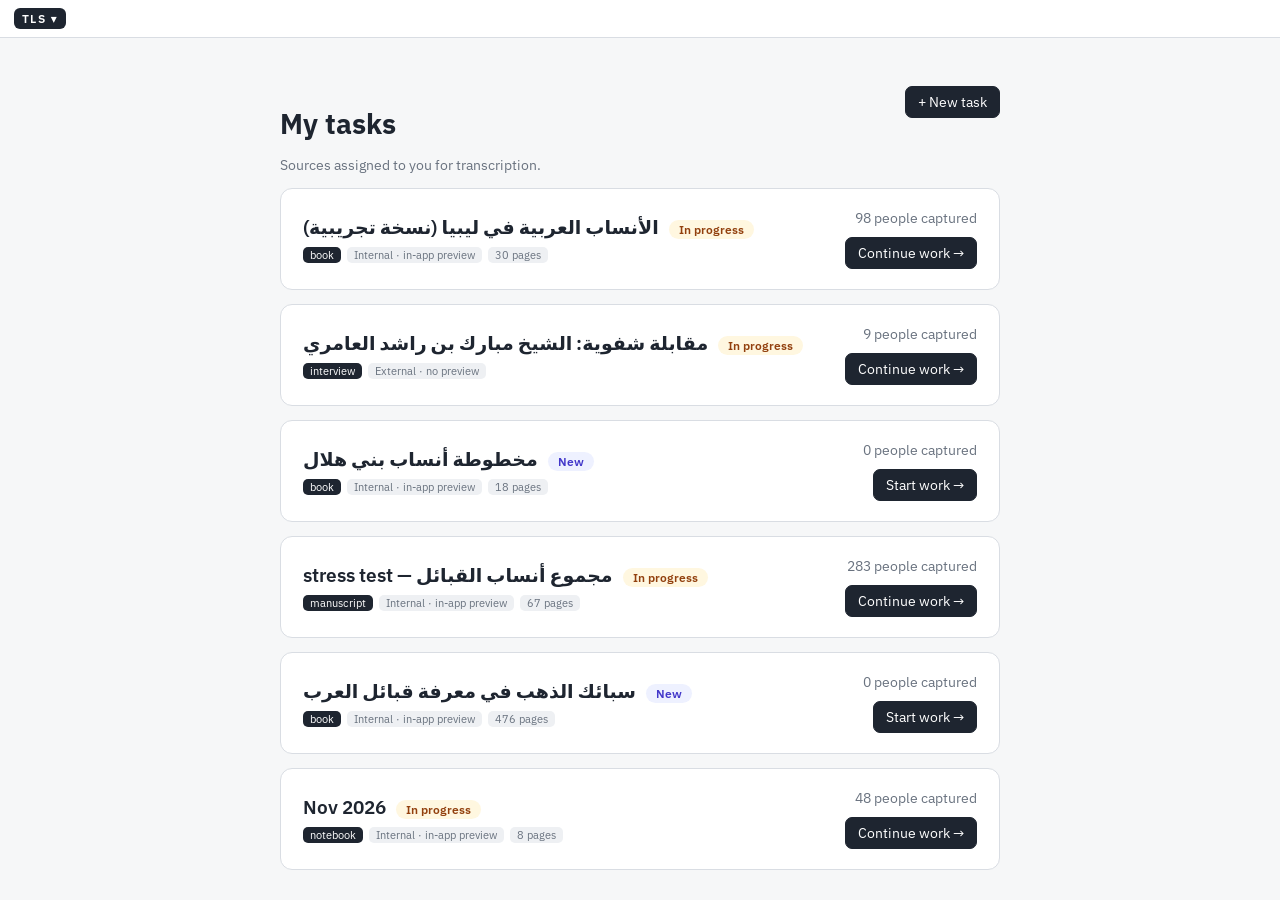
==== commit 0b56649e: "Release 6 — Marriages over a lifetime, answering the delivery team stories 2714, 2723 and 2730. A ma" ====
--- a/index.html
+++ b/index.html
@@ -10,8 +10,8 @@
       href="https://fonts.googleapis.com/css2?family=IBM+Plex+Sans:wght@400;500;600&family=IBM+Plex+Sans+Arabic:wght@400;500;600&display=swap"
       rel="stylesheet"
     />
-    <script type="module" crossorigin src="./assets/index-UArIJGt6.js"></script>
-    <link rel="stylesheet" crossorigin href="./assets/index-CITh8Rcz.css">
+    <script type="module" crossorigin src="./assets/index-D-juotuM.js"></script>
+    <link rel="stylesheet" crossorigin href="./assets/index-oFcf66VV.css">
   </head>
   <body>
     <div id="root"></div>
--- a/assets/index-oFcf66VV.css
+++ b/assets/index-oFcf66VV.css
@@ -0,0 +1 @@
+:root{--bg: #f6f7f8;--panel: #ffffff;--line: #d9dde3;--text: #1e2530;--muted: #69727f;--indiv: #64748b;--group: #0d9488;--group-bg: #f0fdfa;--group-line: #5eada6;--warn: #d97706;--warn-bg: #fffbeb;--sel: #4f46e5;--danger: #dc2626;--gold: #d4a017;--alliance: #a21caf;--alliance-bg: #fae8ff;--affil: #1d4ed8;--font: "IBM Plex Sans", system-ui, sans-serif;--font-ar: "IBM Plex Sans Arabic", "Geeza Pro", "IBM Plex Sans", sans-serif}*{box-sizing:border-box}html,body,#root{height:100%;margin:0}body{font-family:var(--font);color:var(--text);background:var(--bg);font-size:14px}[dir=rtl],.pname,.gname{font-family:var(--font-ar)}[dir=rtl]{font-size:1.06em}input,select,textarea,button{font:inherit;color:inherit}b[dir=rtl]{font-family:var(--font-ar)}.app{height:100%;display:flex;flex-direction:column;overflow:hidden}.spacer{flex:1}.muted{color:var(--muted)}.center{text-align:center}.pad{padding:12px}.sm{font-size:12px}.topbar{display:flex;align-items:center;gap:14px;padding:8px 14px;background:#fff;border-bottom:1px solid var(--line);flex:none;z-index:30}.brand-wrap{position:relative;flex:none}.brand{font-weight:600;letter-spacing:.12em;background:var(--text);color:#fff;padding:3px 8px;border-radius:6px;font-size:12px;border:none;cursor:pointer;font-family:inherit}.brand:hover{background:#000}.menu-note{padding:7px 10px 8px;font-size:11.5px;line-height:1.45;color:var(--muted);border-bottom:1px solid var(--line);margin-bottom:4px;max-width:250px}.menu-version{padding:8px 10px;font-size:11.5px;line-height:1.45;color:var(--text);border-bottom:1px solid var(--line);max-width:250px}.menu-version span{display:block;color:var(--muted);margin-top:2px}.taskctx{display:flex;align-items:center;gap:8px;white-space:nowrap;overflow:hidden}.taskctx b{font-size:15px}.badge{background:var(--text);color:#fff;border-radius:5px;padding:1px 7px;font-size:11px}.badge.light{background:#eef0f3;color:var(--muted)}.modetoggle{display:flex;gap:6px;align-items:center}.btn{border:1px solid var(--line);background:#fff;border-radius:7px;padding:6px 12px;cursor:pointer}.btn:hover:not(:disabled){border-color:#b9c0ca;background:#fafbfc}.btn:disabled{opacity:.45;cursor:default}.btn.primary{background:var(--text);border-color:var(--text);color:#fff}.btn.primary:hover:not(:disabled){background:#333e50}.btn.danger{color:var(--danger);border-color:#f3c1c1}.btn.danger:not(.ghost){background:#fef2f2}.btn.sm{padding:3px 9px;font-size:12px;border-radius:6px}.btn.lg{padding:10px 22px;font-size:15px}.linklike{border:none;background:none;color:var(--sel);cursor:pointer;padding:2px 4px}.linklike:hover{text-decoration:underline}.linklike:disabled{color:var(--muted);cursor:default;text-decoration:none;opacity:.6}.linklike.sm{font-size:12px}.seg{display:inline-flex;border:1px solid var(--line);border-radius:7px;overflow:hidden;background:#fff}.seg button{border:none;background:none;padding:4px 11px;cursor:pointer;color:var(--muted);border-right:1px solid var(--line)}.seg button:last-child{border-right:none}.seg button.active{background:var(--text);color:#fff}.chip{display:inline-flex;align-items:center;gap:4px;border:1px solid var(--line);background:#fff;border-radius:999px;padding:2px 10px;font-size:12.5px}.chip.amber{border-color:#f2d197;background:var(--warn-bg);color:var(--warn)}.chip.quiet{border-color:transparent;background:none;color:var(--muted);padding-left:4px;padding-right:4px}.chip.quiet:hover{border-color:var(--line);background:#fff;color:var(--text)}.chip.pick{cursor:pointer}.chip.pick:hover{border-color:var(--sel)}.chip.pick.active{background:var(--sel);border-color:var(--sel);color:#fff}.chip.page{padding:0;overflow:hidden}.chip .chipmain{border:none;background:none;padding:3px 4px 3px 12px;cursor:pointer;font-weight:500}.chipx{border:none;background:none;color:var(--muted);cursor:pointer;padding:2px 8px;border-radius:999px}.chipx:hover{color:var(--danger)}.tabs{display:flex;gap:2px;border-bottom:1px solid var(--line);margin:10px 0 8px}.tabs button{border:none;background:none;padding:6px 12px;cursor:pointer;color:var(--muted);border-bottom:2px solid transparent;margin-bottom:-1px}.tabs button.active{color:var(--text);border-bottom-color:var(--sel);font-weight:500}.tabs .cnt{color:var(--muted);font-size:11.5px}.tl-scroll{flex:1;min-height:0;overflow-y:auto}.tasklist{max-width:760px;margin:48px auto;padding:0 20px}.tl-head{display:flex;align-items:flex-start;justify-content:space-between;gap:16px}.tl-head h1{margin-bottom:0}.task-actions{display:flex;align-items:center;gap:12px}.linklike.danger{color:var(--danger)}.taskcard{display:flex;width:100%;align-items:center;justify-content:space-between;gap:16px;text-align:left;background:#fff;border:1px solid var(--line);border-radius:12px;padding:20px 22px;cursor:pointer;margin-bottom:14px}.taskcard:hover{border-color:#b9c0ca;box-shadow:0 2px 10px #141e320f}.taskname{font-size:19px;font-weight:600;display:inline-block;margin-bottom:8px}.statuschip{display:inline-flex;align-items:center;gap:6px;border-radius:999px;padding:2px 10px;font-size:11.5px;font-weight:600;margin-bottom:8px}.statuschip.new{background:#eef1ff;color:#4338ca}.statuschip.inprogress{background:#fff7e0;color:#92400e}.statuschip.transcribed{background:#dcfce7;color:#15803d}.taskcard .statuschip{margin-left:10px}.badges{display:flex;gap:6px}.task-side{display:flex;flex-direction:column;align-items:flex-end;gap:10px}.overview{flex:1;display:flex;min-height:0}.ov-left{width:340px;flex:none;background:var(--panel);border-right:1px solid var(--line);display:flex;flex-direction:column;padding:12px;min-height:0}.ov-list{flex:1;overflow-y:auto;min-height:0}.ov-row{display:flex;width:100%;align-items:baseline;gap:8px;padding:7px 8px;border:none;background:none;border-bottom:1px solid #eef0f3;cursor:pointer;text-align:right}.ov-row:hover{background:#f4f6fa}.ov-name{font-weight:600;font-size:14px}.ov-chain{color:var(--muted);font-size:12px;flex:1;text-align:right;overflow:hidden;text-overflow:ellipsis;white-space:nowrap}.ov-page{color:var(--muted);font-size:12px;flex:none}.ov-tree{flex:1;position:relative;display:flex;flex-direction:column;min-width:0}.ov-hint{padding:4px 12px;font-size:12px;border-top:1px solid var(--line);background:#fff}.ov-foot{padding-top:8px;border-top:1px solid var(--line)}.emptystate{margin:90px auto;text-align:center}.frow.center{justify-content:center}.chainsearch{position:relative}.cs-box{display:flex;flex-wrap:wrap;align-items:center;gap:5px;border:1px solid var(--line);border-radius:8px;background:#fff;padding:5px 8px}.cs-box:focus-within{border-color:var(--sel);box-shadow:0 0 0 3px #4f46e51a}.cs-box input{border:none;outline:none;flex:1;min-width:90px;padding:3px;background:none}.cs-box .chipx{flex:none}.cs-token{display:inline-flex;align-items:center;gap:4px;background:#eef1ff;border-radius:6px;padding:1px 4px 1px 8px;font-family:var(--font-ar)}.cs-bin{color:var(--muted);font-size:11px;font-style:normal}.cs-suggest{display:flex;gap:5px;flex-wrap:wrap;padding:6px 2px}.cs-results{border:1px solid var(--line);border-radius:8px;margin-top:4px;max-height:300px;overflow-y:auto;background:#fff}.cs-row{display:flex;width:100%;justify-content:space-between;gap:8px;padding:7px 10px;border:none;border-bottom:1px solid #eef0f3;background:none;cursor:pointer}.cs-row:hover{background:#f4f6fa}.cs-chain{font-weight:500}.cs-page{color:var(--muted);font-size:12px}.workspace{flex:1;display:flex;min-height:0}.ws-panel{width:360px;flex:none;background:var(--panel);overflow-y:auto;min-height:0}.ws-main{flex:1;display:flex;flex-direction:column;min-width:0;min-height:0}.wstabs{padding:0 12px;background:#fff;margin:0}.ws-content{flex:1;display:flex;min-height:0;position:relative}.ws-tree{flex:1;display:flex;flex-direction:column;min-width:0;position:relative}.ws-source.overlay{position:absolute;top:0;right:0;bottom:0;left:0;z-index:12}.ws-source:not(.overlay){flex:none;min-width:0;background:var(--panel);overflow:hidden;display:flex;flex-direction:column}.ws-source:not(.overlay)>*{flex:1;min-height:0;overflow-y:auto}.ws-layout{position:relative;flex:none;align-self:center}.ws-layout-btn{display:flex;align-items:center;gap:6px;border:1px solid var(--line);background:#fff;border-radius:7px;padding:3px 8px;font-size:12.5px;cursor:pointer;color:var(--text)}.ws-layout-btn:hover,.ws-layout-btn.open{border-color:#b9c0ca;background:#fafbfc}.ws-layout-btn .wl-art{width:28px;height:20px}.wl-btn-label{color:var(--muted)}.ws-layout-btn:hover .wl-btn-label,.ws-layout-btn.open .wl-btn-label{color:var(--text)}.wl-chev{width:12px;height:12px;flex:none;color:var(--muted);transition:transform .12s}.wl-sep{height:1px;background:var(--line);margin:4px 6px}.wl-shows{display:flex;flex-direction:column;align-items:flex-start;gap:4px;padding:2px 10px 6px}.wl-shows-head{font-size:11px;text-transform:uppercase;letter-spacing:.06em;color:var(--muted);margin-bottom:2px}.ws-layout-menu .wl-toggle{width:auto}.ws-layout-menu .wl-toggle:hover:not(:disabled){background:#fff}.ws-layout-menu .wl-toggle:disabled{opacity:.45;cursor:default}.ws-tree.is-hidden{display:none}.canvas-empty{position:absolute;top:0;right:0;bottom:0;left:0;display:flex;align-items:center;justify-content:center;text-align:center;background:var(--bg);z-index:4}.canvas-empty h3{margin:0 0 4px;font-size:15px}.canvas-empty p{margin:0 0 12px}.ws-source.solo{flex:1;width:auto}.ws-layout-btn.open .wl-chev{transform:rotate(180deg)}.ws-layout .ws-layout-menu{right:0;left:auto;min-width:260px}.ws-layout-menu button{display:flex;align-items:center;gap:10px;width:100%;text-align:left;border:none;background:none;padding:7px 10px;cursor:pointer;border-radius:6px}.ws-layout-menu button:hover{background:#f4f6fa}.ws-layout-menu button.active{background:#eef1ff}.wl-text{min-width:0}.wl-name{display:block;font-weight:500}.wl-hint{display:block;font-size:11.5px;color:var(--muted);margin-top:1px}.wl-art{width:46px;height:32px;flex:none}.wl-frame{fill:#fff;stroke:var(--line)}.wl-list,.wl-tab{fill:#e7ebf1}.wl-tab.on{fill:var(--sel)}.wl-fill{fill:#f4e3c8}.wl-tree{fill:#dbe4f5}.ws-panel{display:flex;flex-direction:column;overflow:hidden}.ws-panel>*{flex:1;min-height:0}.ws-panel .panel{overflow-y:auto}.ws-divider{flex:none;width:5px;margin:0 -2px;position:relative;z-index:5;cursor:col-resize;background:none;border:none;padding:0;touch-action:none}.ws-divider:before{content:"";position:absolute;top:0;right:2px;bottom:0;left:2px;background:var(--line)}.ws-divider:hover:before,.ws-divider:focus-visible:before,.ws-divider.dragging:before{background:var(--sel);top:0;right:1px;bottom:0;left:1px}.ws-divider:focus-visible{outline:none}.ws-divider-grip{position:absolute;top:50%;left:50%;width:3px;height:26px;transform:translate(-50%,-50%);border-radius:2px;background:var(--sel);opacity:0;transition:opacity .12s}.ws-divider:hover .ws-divider-grip,.ws-divider:focus-visible .ws-divider-grip,.ws-divider.dragging .ws-divider-grip{opacity:1}body:has(.ws-divider.dragging){cursor:col-resize;-webkit-user-select:none;user-select:none}.ws-divider-collapse{position:absolute;top:50%;left:50%;transform:translate(-50%,-50%);width:18px;height:34px;padding:0;display:flex;align-items:center;justify-content:center;border:1px solid var(--line);border-radius:5px;background:#fff;color:var(--muted);font-size:13px;line-height:1;cursor:pointer;opacity:0;transition:opacity .12s;z-index:6}.ws-divider.has-collapse:hover .ws-divider-collapse,.ws-divider.has-collapse:focus-within .ws-divider-collapse{opacity:1}.ws-divider-collapse:hover{border-color:var(--sel);color:var(--sel)}.ws-divider.is-collapsed{cursor:default}.ws-divider.is-collapsed:before{background:var(--line)}.ws-divider.is-collapsed .ws-divider-collapse{opacity:1;left:100%;transform:translate(-2px,-50%)}.ws-divider.is-collapsed:hover:before{background:var(--line);top:0;right:2px;bottom:0;left:2px}.tree-wrap{flex:1;position:relative;overflow:hidden;background:radial-gradient(circle,#e6e9ee 1px,transparent 1px) 0 0/26px 26px,var(--bg);min-height:0;touch-action:none}.tree-svg{width:100%;height:100%;display:block;cursor:grab}.tree-svg:active{cursor:grabbing}.edge{fill:none;stroke:#9aa4b1;stroke-width:1.6}.edge.dashed,.edge.gap{stroke-dasharray:5 4}.edge.away{opacity:.75}.edge.membership{stroke:var(--group);stroke-width:1;stroke-dasharray:2 4;opacity:.6}.edge.dual{stroke:var(--group);stroke-width:1.6;stroke-dasharray:1 4;stroke-linecap:round;opacity:.9}.edge.confed{stroke:var(--alliance);stroke-width:1.8;stroke-dasharray:4 4;opacity:.8}.group-focus .edge.confed{opacity:.14}.group-focus .edge.confed.focus{opacity:1;stroke-dasharray:none}.edge.affil{stroke:var(--affil);stroke-width:1.8;opacity:.95;fill:none}.group-focus .edge.affil{opacity:.14}.edge.gedge{stroke:var(--group);stroke-width:1.6;opacity:.8}.junction{fill:#6b7280}.edge.ended,.junction.ended{opacity:.32}.wife-focus .edge,.wife-focus .junction{opacity:.14}.wife-focus .edge.lit{opacity:1;stroke:#4b5563;stroke-width:2.2}.wife-focus .junction.lit{opacity:1}.wife-focus .edge.lit.ended,.wife-focus .junction.lit.ended{opacity:.5}.leader{color:var(--gold)}.leaderframe{fill:none;stroke:currentColor}.leaderframe.outer{stroke-width:1.8;opacity:.95}.leaderframe.inner{stroke-width:.9;opacity:.5;stroke-dasharray:3 3}.crown-bg{fill:var(--gold);stroke:none}.crown{fill:#fff;stroke:none;stroke-linejoin:round}.tree-edge-hit{fill:none;stroke:transparent;stroke-width:16;cursor:pointer;pointer-events:stroke}.edge-title-hit{fill:none;stroke:transparent;stroke-width:14;pointer-events:stroke}.linetip{position:absolute;z-index:26;background:var(--text);color:#fff;border-radius:7px;padding:4px 10px;font-size:12px;font-family:var(--font-ar);pointer-events:none;white-space:nowrap;box-shadow:0 4px 12px #0a0f1e4d}.edge-plus{pointer-events:none}.edge-plus-inner{animation:plus-pop .15s ease-out}.edge-plus circle{fill:#fff;stroke:var(--sel);stroke-width:1.6;filter:drop-shadow(0 1px 3px rgba(79,70,229,.35))}.edge-plus path{stroke:var(--sel);stroke-width:1.8;stroke-linecap:round}@keyframes plus-pop{0%{transform:scale(.5);opacity:0}}.tree-chip{cursor:pointer}.chipbg{fill:var(--warn-bg);stroke:var(--warn);stroke-width:1.2}.chipbg.named{fill:#fff;stroke:var(--line)}.chipbg.dash{stroke-dasharray:5 4}.tree-chip:hover .chipbg.empty{fill:var(--warn)}.tree-chip:hover .chipbg.empty+.chiptext{fill:#fff}.chiptext{font-size:11px;fill:var(--muted);font-family:var(--font-ar)}.chiptext.warn{fill:var(--warn);font-weight:700;font-family:var(--font)}.chiptext.gens{fill:var(--muted);font-family:var(--font)}.tree-node{cursor:pointer}.tree-node.dim{opacity:.22}.tree-node.group.dim{opacity:.45}.group-focus .edge{opacity:.35}.group-focus .edge.gedge{opacity:.75}.group-focus .edge.membership{opacity:.12}.group-focus .edge.membership.focus{opacity:1;stroke-width:1.6;stroke-dasharray:none}.group-focus .edge.dual.focus{opacity:1}.group-focus .junction{opacity:.35}.person-focus .edge.membership{opacity:.1}.person-focus .edge.membership.focus{opacity:1;stroke-width:1.6;stroke-dasharray:none}.person-focus .edge.dual{opacity:.25}.person-focus .edge.dual.focus{opacity:1}.tree-node .card{fill:#fff;stroke:var(--indiv);stroke-width:1.2}.tree-node:hover .card{stroke:#3f4c63}.tree-node.selected .card{stroke:var(--sel);stroke-width:2.4;filter:drop-shadow(0 2px 6px rgba(79,70,229,.25))}.pname{font-size:15px;font-weight:600;fill:var(--text)}.pmeta{font-size:11px;fill:var(--muted)}.pmeta.warn{fill:var(--warn);font-weight:600}.dualcorner{fill:var(--group);opacity:.9}.collapsebadge{fill:var(--text)}.collapsetext{fill:#fff;font-size:10px}.collapseclick{cursor:pointer}.collapseclick:hover .collapsebadge{fill:var(--sel)}.tree-tooltip{position:absolute;z-index:25;width:282px;background:#fff;border:1px solid var(--line);border-radius:11px;box-shadow:0 10px 30px #141e322e;padding:11px 13px;pointer-events:none;animation:tip-in .15s ease-out;font-size:12.5px}@keyframes tip-in{0%{opacity:0;transform:translateY(4px)}}.tip-name{font-family:var(--font-ar);font-size:16px;font-weight:600}.tip-chain{font-family:var(--font-ar);color:var(--muted);font-size:12.5px;margin-bottom:6px}.tip-row{display:flex;gap:8px;padding:2px 0}.tip-k{color:var(--muted);width:94px;flex:none}.tip-v{font-weight:500}.tip-dual{margin-top:6px;color:#0f766e;background:var(--group-bg);border-radius:6px;padding:2px 8px;display:inline-block;font-size:11.5px}.gcard{fill:var(--group-bg);stroke:var(--group-line);stroke-width:1.6}.gcard.confed{fill:var(--alliance-bg);stroke:var(--alliance);stroke-width:2.2}.gnode.confed .gname{fill:#701a75}.gnode.confed .gmeta{fill:var(--alliance)}.confedcorner{fill:var(--alliance);opacity:.85}.memcorner{fill:var(--group);opacity:.9}.tree-node.group.selected .gcard{stroke:var(--sel)!important;stroke-width:2.4}.gname{font-size:14.5px;font-weight:600;fill:#115e59}.gmeta{font-size:11px;fill:#0f766e;font-family:var(--font-ar)}.dualdot{fill:#fff;stroke:var(--indiv);stroke-width:1.4}.tree-overlay{position:absolute;z-index:10}.tree-chrome{top:10px;left:12px;right:12px;display:flex;gap:8px;align-items:center;flex-wrap:wrap;pointer-events:none}.tree-chrome>*{pointer-events:auto}.toggle-wrap{position:relative}.chrome-tip{position:absolute;top:calc(100% + 6px);right:0;width:260px;background:#fff;border:1px solid var(--line);border-radius:9px;box-shadow:0 6px 18px #141e3224;padding:8px 10px;font-size:12px;line-height:1.45;color:var(--text);z-index:41}.chrome-tip .muted.sm{margin-top:4px;font-size:11.5px}.toggle-pill{display:inline-flex;align-items:center;gap:8px;border:1px solid var(--line);background:#fff;border-radius:999px;padding:4px 12px 4px 8px;font-size:12.5px;color:var(--muted);cursor:pointer}.toggle-pill:hover{border-color:#b9c0ca}.toggle-pill:disabled{opacity:.5;cursor:default}.toggle-pill:disabled:hover{border-color:var(--line)}.toggle-pill.on{color:var(--text);border-color:#cdd4de}.toggle-track{width:26px;height:15px;border-radius:999px;background:#d7dce4;position:relative;transition:background .12s;flex:none}.toggle-pill.on .toggle-track{background:var(--sel)}.toggle-knob{position:absolute;top:2px;left:2px;width:11px;height:11px;border-radius:50%;background:#fff;transition:left .12s}.toggle-pill.on .toggle-knob{left:13px}.treechip{background:#fff;cursor:pointer}.treechip:hover{border-color:var(--sel)}.tree-tribal{bottom:12px;left:12px;right:56px;display:flex;flex-wrap:wrap;align-items:center;gap:8px;pointer-events:none}.tree-tribal>*{pointer-events:auto}.tree-tribal .leftmost{order:-1}.tree-tribal .chrome-tip{top:auto;bottom:calc(100% + 6px);right:auto;left:0}.tree-zoom{bottom:12px;right:12px;display:flex;flex-direction:column;gap:4px}.tree-zoom button{width:30px;height:30px;border:1px solid var(--line);background:#fff;border-radius:7px;cursor:pointer}.newbtn-wrap,.tb-menu-wrap{position:relative}.tree-toolbar{transform:translate(-50%,-100%);display:flex;gap:4px;background:#fff;border:1px solid var(--line);border-radius:9px;padding:4px;box-shadow:0 4px 14px #141e321f;white-space:nowrap}.tb{border:none;background:none;padding:4px 8px;border-radius:6px;cursor:pointer;font-size:12.5px}.tb:hover:not(:disabled){background:#eef1ff;color:var(--sel)}.tb:disabled{opacity:.4;cursor:default}.menu{position:absolute;top:calc(100% + 4px);left:0;background:#fff;border:1px solid var(--line);border-radius:9px;box-shadow:0 6px 18px #141e3224;display:flex;flex-direction:column;min-width:190px;padding:4px;z-index:40}.menu.right{left:auto;right:0}.sourcemenu{margin-left:2px}.sourcemenu>.btn{padding-left:9px;padding-right:9px;letter-spacing:1px}.menu button{border:none;background:none;text-align:left;padding:7px 10px;border-radius:6px;cursor:pointer}.menu button:hover{background:#f2f4f8}.menu button.danger{color:var(--danger)}.menu button.menu-expand{display:flex;align-items:center;justify-content:space-between;gap:8px}.menu button.menu-expand[aria-expanded=true]{background:#f2f4f8}.menu-chev{color:var(--muted);font-size:10px}.menu-sub{display:flex;flex-direction:column;margin:2px 0 4px 8px;padding-left:6px;border-left:2px solid var(--line)}.menu-sub button{display:flex;align-items:center;justify-content:space-between;gap:10px;border:none;background:none;text-align:left;padding:6px 8px;border-radius:6px;cursor:pointer;font-size:12.5px;color:var(--danger)}.menu-sub button:hover{background:#fef2f2}.menu-count{color:var(--muted);font-size:11px;font-variant-numeric:tabular-nums}.pop{background:#fff;border:1px solid var(--line);border-radius:10px;box-shadow:0 8px 24px #141e3229;padding:8px;min-width:230px;max-width:320px;transform:translate(-50%)}.pop-title{font-weight:600;padding:2px 4px 8px;font-size:13px}.pop-item{display:block;width:100%;text-align:left;border:none;background:none;padding:7px 9px;border-radius:6px;cursor:pointer}.pop-item:hover{background:#f2f4f8}.pop-item.strong{font-weight:600;color:var(--sel)}.pop-item.danger{color:var(--danger)}.pop-status{border-top:1px solid #eceff3;border-bottom:1px solid #eceff3;margin:4px 0;padding:4px 0}.pop-status .pop-sub{font-size:11px;text-transform:uppercase;letter-spacing:.4px;color:#6b7280;padding:4px 9px 2px}.pop-item.check{padding:5px 9px}.pop-item.check .tick{display:inline-block;width:14px;color:#9aa4b1}.pop-item.check.on{font-weight:600}.pop-item.check.on .tick{color:var(--sel)}.pop-row{display:flex;gap:6px;flex-wrap:wrap;padding:4px}.pop-search{width:100%;border:1px solid var(--line);border-radius:8px;padding:6px 9px;margin-bottom:6px;outline:none}.pop-search:focus{border-color:var(--sel);box-shadow:0 0 0 3px #4f46e51a}.pop-list{max-height:220px;overflow-y:auto}.pop-list.tall{max-height:300px}.panel{padding:14px;display:flex;flex-direction:column;min-height:100%}.panel.empty{justify-content:center}.panel-head{display:flex;align-items:center;gap:10px;margin-bottom:8px}.panel-head .savedtick{margin-left:auto}.backbtn{border:1px solid var(--line);background:#fff;border-radius:7px;width:28px;height:26px;cursor:pointer;font-size:14px;line-height:1;flex:none}.backbtn:hover{border-color:var(--sel);color:var(--sel)}.panel-id{padding:2px 2px 10px;border-bottom:0}.idrow{display:flex;align-items:center;gap:10px;flex-direction:row-reverse;justify-content:flex-end}.idname{font-family:var(--font-ar);font-size:22px;font-weight:600;line-height:1.35;flex:1}.panel-id .chainline{padding:2px 0 0}.tabbody{padding-top:2px}.entitylist{display:flex;flex-direction:column;height:100%;padding:12px}.entitylist .ov-list{flex:1;overflow-y:auto;min-height:0}.typebadge{font-size:11.5px;font-weight:600;letter-spacing:.04em;padding:3px 10px;border-radius:6px;text-transform:uppercase}.typebadge.person{background:#eceff3;color:#3f4c63}.typebadge.group{background:var(--group-bg);color:var(--group);border:1px solid #99f6e4}.typebadge.dual{background:linear-gradient(100deg,#eceff3 50%,var(--group-bg) 50%);color:#115e59;border:1px solid #99f6e4}.savedtick{color:#059669;font-size:12px;opacity:0;transition:opacity .25s}.savedtick.show{opacity:1}.field{display:flex;flex-direction:column;gap:4px;margin-bottom:10px;flex:1}.flabel{font-size:11.5px;color:var(--muted);font-weight:500;letter-spacing:.02em}.field input,.field select,.panel textarea{border:1px solid var(--line);border-radius:7px;padding:7px 10px;background:#fff;width:100%}.field input:focus,.panel textarea:focus{outline:2px solid #c7d2fe;border-color:var(--sel)}.field.warn input{border-color:#f2d197}.warnmark{color:var(--warn);font-style:normal;font-size:11px}.nameinput{font-size:17px!important;font-weight:600}.frow{display:flex;gap:10px}.addrow{display:flex;align-items:center;gap:8px}.addrow input{max-width:110px}.chainline{color:var(--muted);padding:4px 2px 10px;font-size:13.5px;display:flex;align-items:baseline;gap:4px}.chainline .chaintext{flex:1;min-width:0;white-space:nowrap;overflow:hidden;text-overflow:ellipsis}.chainline.open .chaintext{white-space:normal;overflow:visible}.chainmore{flex:none}.chainlink{border:none;background:none;padding:0;font:inherit;font-family:var(--font-ar);color:var(--sel);cursor:pointer}.chainlink:hover{text-decoration:underline}.chainmore{border:1px solid var(--line);background:#fff;border-radius:999px;padding:0 7px;margin-inline-start:4px;font-size:11px;color:var(--muted);cursor:pointer}.chainmore:hover{color:var(--sel);border-color:var(--sel)}.namewrap{position:relative}.dupbox{border:1px solid #c7d2fe;background:#f5f7ff;border-radius:9px;padding:8px 10px;margin:-4px 0 12px}.dup-head{font-size:12px;font-weight:600;color:var(--sel);margin-bottom:6px}.dup-row{display:flex;align-items:center;gap:8px;padding:4px 0}.dup-name{flex:1;font-size:13.5px;overflow:hidden;text-overflow:ellipsis;white-space:nowrap}.dup-page{color:var(--muted);font-size:11.5px;flex:none}.banner{display:flex;flex-direction:column;gap:8px;background:#eef1ff;border:1px solid #c7d2fe;border-radius:9px;padding:10px 12px;margin-bottom:12px}.bactions{display:flex;gap:8px}.groupfacet{border:1px solid #99f6e4;background:var(--group-bg);border-radius:10px;padding:10px 12px 2px;margin-bottom:12px}.facet-title{font-weight:600;color:#115e59;font-size:12.5px;margin-bottom:8px}.more details{border:1px solid var(--line);border-radius:9px;padding:8px 12px;margin-bottom:8px}.eventcard{border:1px solid var(--line);border-radius:9px;padding:8px 10px 2px;margin-bottom:8px;background:#fafbfd}.event-head{display:flex;justify-content:space-between;align-items:center;margin-bottom:4px}.chiprow{display:flex;flex-wrap:wrap;gap:6px;align-items:center}.chiprow input{flex:1;min-width:90px}.more summary{cursor:pointer;font-weight:500;color:var(--muted)}.more details[open] summary{margin-bottom:8px}.idlink-svg{font-size:11px;fill:var(--muted);text-decoration:underline;cursor:pointer}.idlink-svg:hover{fill:var(--sel)}.idlink{border:none;background:none;color:var(--muted);font-size:11.5px;text-decoration:underline;cursor:pointer;padding:0 2px}.idlink:hover{color:var(--sel)}.linkage-intro{background:#f5f7ff;border:1px solid #c7d2fe;border-radius:10px;padding:12px 14px;margin-bottom:16px;position:relative}.linkage-intro:after{content:"";position:absolute;left:0;right:0;bottom:-9px;border-bottom:1px solid var(--line)}.linkage-desc{margin:0 0 6px;font-weight:600;font-size:14px;color:#3730a3}.linkage-hintrow{display:flex;align-items:baseline;gap:10px}.linkage-hintrow .linklike{flex:none;white-space:nowrap;font-weight:600}.linkbyid{display:flex;gap:6px;margin-top:8px}.linkbyid input{flex:1;border:1px solid var(--line);border-radius:7px;padding:5px 9px}.linkbyid select{border:1px solid var(--line);border-radius:7px;padding:4px}.links .lsec{margin-bottom:12px;border:1px solid var(--line);border-radius:10px;background:#fafbfd;overflow:hidden}.lhead{display:flex;justify-content:space-between;align-items:center;font-size:12px;font-weight:600;color:var(--muted);text-transform:uppercase;letter-spacing:.05em;padding:8px 12px;background:#f1f3f7;border-bottom:1px solid var(--line)}.lsec>:not(.lhead){margin:0 12px}.lsec>.muted.sm{display:block;padding:8px 0}.lrow{display:flex;align-items:center;gap:7px;padding:7px 0;border-bottom:1px solid #e8ebef}.lsec .lrow:last-child{border-bottom:none}.lname{border:none;background:none;cursor:pointer;font-size:14px;font-weight:500;padding:2px 0}.lname:hover{color:var(--sel)}.lrow select{border:1px solid var(--line);border-radius:6px;padding:1px 4px;font-size:12px}.lrow select.mstatus.ended{color:#6b7280;background:#f4f5f7}.panel-foot{margin-top:auto;padding-top:16px;display:flex;align-items:center;gap:8px;border-top:1px solid var(--line)}.tabsearch{padding:0 0 8px}.tabsearch .cs-box{width:100%}.treerow{display:flex;align-items:center;gap:8px;padding:9px 12px;border-bottom:1px solid var(--line)}.treerow>input[type=checkbox],.pickcheck>input[type=checkbox]{flex:none;width:15px;height:15px;margin:0;cursor:pointer;accent-color:var(--sel)}.treesel-bar{display:flex;align-items:center;gap:10px;padding:6px 12px;border-bottom:1px solid var(--line);font-size:12px;background:#fafbfd}.treesel-bar .spacer{flex:1}.treesel-bar button:disabled{opacity:.4;cursor:default}.treerow:hover{background:#f7f9fc}.treerow.open{background:#eef1ff;box-shadow:inset 3px 0 0 var(--sel)}.treerow-main{flex:1;min-width:0;display:flex;flex-direction:column;align-items:flex-start;gap:2px;border:none;background:none;text-align:left;cursor:pointer;padding:0;font:inherit}.treerow-main .ov-name{display:flex;align-items:center;gap:6px}.treerow-actions{display:flex;align-items:center;gap:10px;flex:none}.locatebtn{display:inline-flex;align-items:center;gap:4px}.ico-target{fill:none;stroke:currentColor;stroke-width:1.4;stroke-linecap:round;flex:none}.ico-target .dot{fill:currentColor;stroke:none}.treeonly-bar{display:flex;align-items:center;gap:12px;padding:7px 12px;background:#f2f4f8;border-bottom:1px solid var(--line);font-size:12.5px;flex:none;z-index:5}.tob-label{min-width:0;overflow:hidden;text-overflow:ellipsis;white-space:nowrap;flex:none}.scopebar{display:flex;align-items:center;gap:8px;padding:7px 12px;background:#f2f4f8;border-bottom:1px solid var(--line);font-size:12px;flex:none;margin-bottom:10px}.entitylist .tabs{margin-bottom:0}.treeswitch{min-width:0}.scopebtn{display:inline-flex;align-items:center;gap:6px;border:1px solid var(--line);background:#fff;font:inherit;color:var(--muted);cursor:pointer;padding:3px 8px;border-radius:6px;max-width:100%;white-space:nowrap}.scopebtn:hover{border-color:#b9c0ca;color:var(--text)}.scopebtn b{color:var(--text)}.ico-chev{fill:none;stroke:currentColor;stroke-width:1.7;stroke-linecap:round;stroke-linejoin:round;flex:none;opacity:.75}.treeswitch .pickdrop{min-width:260px}.chip.page.primary{background:#eef1ff;border-color:#c7cdf5}.chip.page.primary .chipmain{font-weight:600}.headhint path{fill:var(--sel)}.headhint-bob{animation:headbob .9s ease-in-out infinite}@keyframes headbob{0%,to{transform:translateY(-5px)}50%{transform:translateY(3px)}}@media (prefers-reduced-motion: reduce){.headhint-bob{animation:none}}.pickwrap{position:relative}.pickwrap.block{display:block;padding:6px 0}.pickdrop.static{position:static;box-shadow:none;margin-top:4px}.pickdrop{position:absolute;top:calc(100% + 3px);left:0;right:0;background:#fff;border:1px solid var(--line);border-radius:8px;box-shadow:0 6px 18px #141e3221;z-index:20;max-height:200px;overflow-y:auto}.pickdrop button{display:flex;justify-content:space-between;width:100%;border:none;background:none;padding:7px 10px;cursor:pointer}.pickdrop button:hover{background:#f2f4f8}.pickdrop button.active{background:#eef1ff;color:var(--sel);font-weight:500}.pickdrop .createnew{color:var(--sel);font-weight:500;border-top:1px solid var(--line)!important}.pickcheck{display:flex;align-items:center;gap:8px;padding-left:10px}.pickcheck:hover{background:#f2f4f8}.pickcheck.on .pickcheck-main{color:var(--sel);font-weight:500}.pickcheck .pickcheck-main{flex:1;min-width:0;padding-left:0}.pickcheck .pickcheck-main:hover{background:none}.pickall{border-bottom:1px solid var(--line);padding-bottom:2px;margin-bottom:2px}.source-pane{display:flex;flex-direction:column;height:100%;background:#eceae4}.source-bar{display:flex;align-items:center;gap:6px;padding:8px 10px;background:#fff;border-bottom:1px solid var(--line)}.pagenum input{width:52px;border:1px solid var(--line);border-radius:6px;padding:3px 6px;text-align:center}.stampnote{font-size:12px;color:var(--muted);background:#fdf9ee;border-bottom:1px solid #eadfc0;padding:4px 12px}.source-scroll{flex:1;overflow:auto;padding:18px;display:flex;justify-content:center}.scanpage{width:340px;min-height:470px;background:#fbf7ec;box-shadow:0 3px 14px #3c2d1440;padding:30px 26px;position:relative;transform-origin:top center;flex:none}.scanpage.v0{transform:rotate(-.4deg)}.scanpage.v1{background:#f9f4e6}.scanpage.v2{transform:rotate(.35deg);background:#fcf8ef}.scanpage:after{content:"";position:absolute;top:0;right:0;bottom:0;left:0;background:radial-gradient(ellipse at 80% 12%,rgba(140,110,50,.09),transparent 42%),radial-gradient(ellipse at 12% 85%,rgba(140,110,50,.07),transparent 38%);pointer-events:none}.scan-title{font-family:var(--font-ar);font-weight:600;font-size:17px;text-align:center;border-bottom:1px solid #d8cba8;padding-bottom:10px;margin-bottom:14px;color:#3d3425}.scan-line{font-family:var(--font-ar);font-size:14px;line-height:2;color:#463b2b;margin:0 0 10px}.scan-line b{color:#221c10}.scan-pageno{position:absolute;bottom:12px;left:0;right:0;text-align:center;color:#8a7a58;font-size:12px}.modeb-bar{display:flex;gap:14px;align-items:center;background:#fff;border-bottom:1px solid var(--line);padding:7px 12px}.modeb-bar input{width:60px;border:1px solid var(--line);border-radius:6px;padding:3px 6px}.minimap{position:absolute;bottom:16px;right:16px;z-index:15;background:#fff;border:1px solid var(--line);border-radius:10px;box-shadow:0 6px 18px #141e322e;padding:10px 12px;cursor:pointer;display:flex;flex-direction:column;gap:6px}.mm-row{display:flex;gap:5px;justify-content:center}.mm-cell{border:1px solid var(--line);border-radius:5px;padding:1px 7px;font-size:11.5px;font-family:var(--font-ar);background:#fafbfc}.mm-cell.sel{border-color:var(--sel);background:#eef1ff;font-weight:600}.mm-cell.sp{border-style:dashed}.toast{position:fixed;bottom:22px;left:50%;transform:translate(-50%);background:var(--text);color:#fff;border-radius:10px;padding:10px 16px;display:flex;align-items:center;gap:14px;box-shadow:0 8px 24px #0a0f1e59;z-index:100;animation:toast-in .18s ease-out;max-width:70vw}@keyframes toast-in{0%{opacity:0;transform:translate(-50%,8px)}}.toastundo{background:#fff;border:none;color:var(--text);font-weight:600}.dialog-veil{position:fixed;top:0;right:0;bottom:0;left:0;background:#0f141e59;display:flex;align-items:center;justify-content:center;z-index:90}.dialog{background:#fff;border-radius:14px;padding:20px 22px;width:480px;max-width:92vw;box-shadow:0 18px 50px #0a0f1e4d}.dialog-title{font-size:16px;font-weight:600;margin-bottom:8px}.dialog-actions{display:flex;justify-content:flex-end;gap:8px;margin-top:16px;flex-wrap:wrap}.pdf-box{flex:1;overflow:auto;padding:18px}.pdf-reel{position:relative;margin:0 auto}.pdf-sheet{position:absolute;left:0;background:#fbf7ec;box-shadow:0 3px 14px #3c2d1440;line-height:0}.pdf-sheet canvas{display:block}.pdf-sheet.loading canvas{opacity:0}.pdf-sheet.loading .pdf-msg{font-size:22px;color:#c3b592}.pdf-msg{position:absolute;top:0;right:0;bottom:0;left:0;display:flex;flex-direction:column;align-items:center;justify-content:center;gap:4px;text-align:center;padding:12px;line-height:1.5;font-size:13px;color:var(--muted)}.pdf-box>.pdf-msg{position:static}.words{position:absolute;top:0;right:0;bottom:0;left:0}.word{position:absolute;padding:0;border:0;border-radius:3px;background:#2d78be21;box-shadow:inset 0 0 0 1px #2d78be47;cursor:pointer;transition:background 90ms ease}.word:hover{background:#2d78be42}.word.unsure{background:#c8821424;box-shadow:inset 0 0 0 1px #c8821473}.word.unsure:hover{background:#c882144d}.word.picked,.word.unsure.picked{background:#2d78be6b;box-shadow:inset 0 0 0 2px #1e5a96d9}.word .sr{position:absolute;width:1px;height:1px;overflow:hidden;clip:rect(0 0 0 0);white-space:nowrap}.wordpick{position:absolute;z-index:3;margin-top:8px;display:flex;flex-wrap:wrap;align-items:center;gap:6px;max-width:420px;padding:8px;border:1px solid var(--line);border-radius:8px;background:#fff;box-shadow:0 6px 22px #23190a38;line-height:1.4}.wordpick input{font-family:var(--font-ar);font-size:16px;min-width:170px;flex:1;border:1px solid var(--line);border-radius:6px;padding:5px 8px}.wordpick-note{flex-basis:100%;font-size:11px;color:var(--muted)}.readnote{color:var(--muted)}.readnote.bad{color:#a3341f}.tree-node.draggable{cursor:grab}.tree-node.lifted{opacity:.25}.tree-node.travelling{opacity:.3}.tree-wrap.card-dragging,.tree-wrap.card-dragging *{user-select:none;-webkit-user-select:none}.tree-wrap.card-dragging,.tree-wrap.card-dragging .tree-node.draggable{cursor:grabbing}.tree-wrap.card-dragging .tree-node,.tree-wrap.card-dragging .tree-edge-hit,.dragghost{pointer-events:none}.dragghost .card{fill:#fff;stroke:var(--sel);stroke-width:2;filter:drop-shadow(0 6px 14px rgba(30,25,15,.3))}.dragghost .trail{opacity:.5}.dragghost .trail .card{stroke-width:1.5;filter:none}.dragghost .trail.collected g{transition:transform .19s cubic-bezier(.22,.7,.3,1)}.dragghost .trail g{will-change:transform}.ghostcount rect{fill:var(--sel)}.ghostcount text{fill:#fff;font-size:11px;font-weight:600;text-anchor:middle}.dropslot rect{fill:#eaf6ee;stroke:#2f8a4f;stroke-width:2;stroke-dasharray:6 4}.dropslot line{stroke:#2f8a4f;stroke-width:2;stroke-linecap:round;opacity:.5}.droptarget{fill:none;stroke:#2f8a4f;stroke-width:2;stroke-dasharray:5 4}.droptarget.bad{stroke:#b8791c}.dropedge{fill:#2f8a4f}.dropedge.bad{fill:#b8791c}.dropline{stroke:#2f8a4f;stroke-width:6;stroke-linecap:round;opacity:.55}.dropline.bad{stroke:#b8791c}.droplabel{position:absolute;z-index:6;pointer-events:none;max-width:260px;padding:6px 9px;border-radius:7px;background:#22402c;color:#fff;font-size:12px;line-height:1.45;box-shadow:0 4px 14px #141e1459}.droplabel.bad{background:#5c3a12}.tree-node.picked .card,.tree-node.picked .gcard{stroke:var(--sel);stroke-width:2.5}.tree-node.picked .pickring{fill:none;stroke:var(--sel);stroke-width:1.5;stroke-dasharray:4 3;opacity:.9}.bulkbar{display:flex;align-items:center;gap:8px;background:#fff;border:1px solid var(--line);border-radius:9px;padding:4px 6px 4px 10px;box-shadow:0 2px 10px #141e3214}.bulkcount{font-size:12.5px;font-weight:600;color:var(--sel);white-space:nowrap}.bulkgroup-wrap{position:relative}.bulkgroup-wrap .menu{max-height:320px;overflow-y:auto;min-width:190px}
